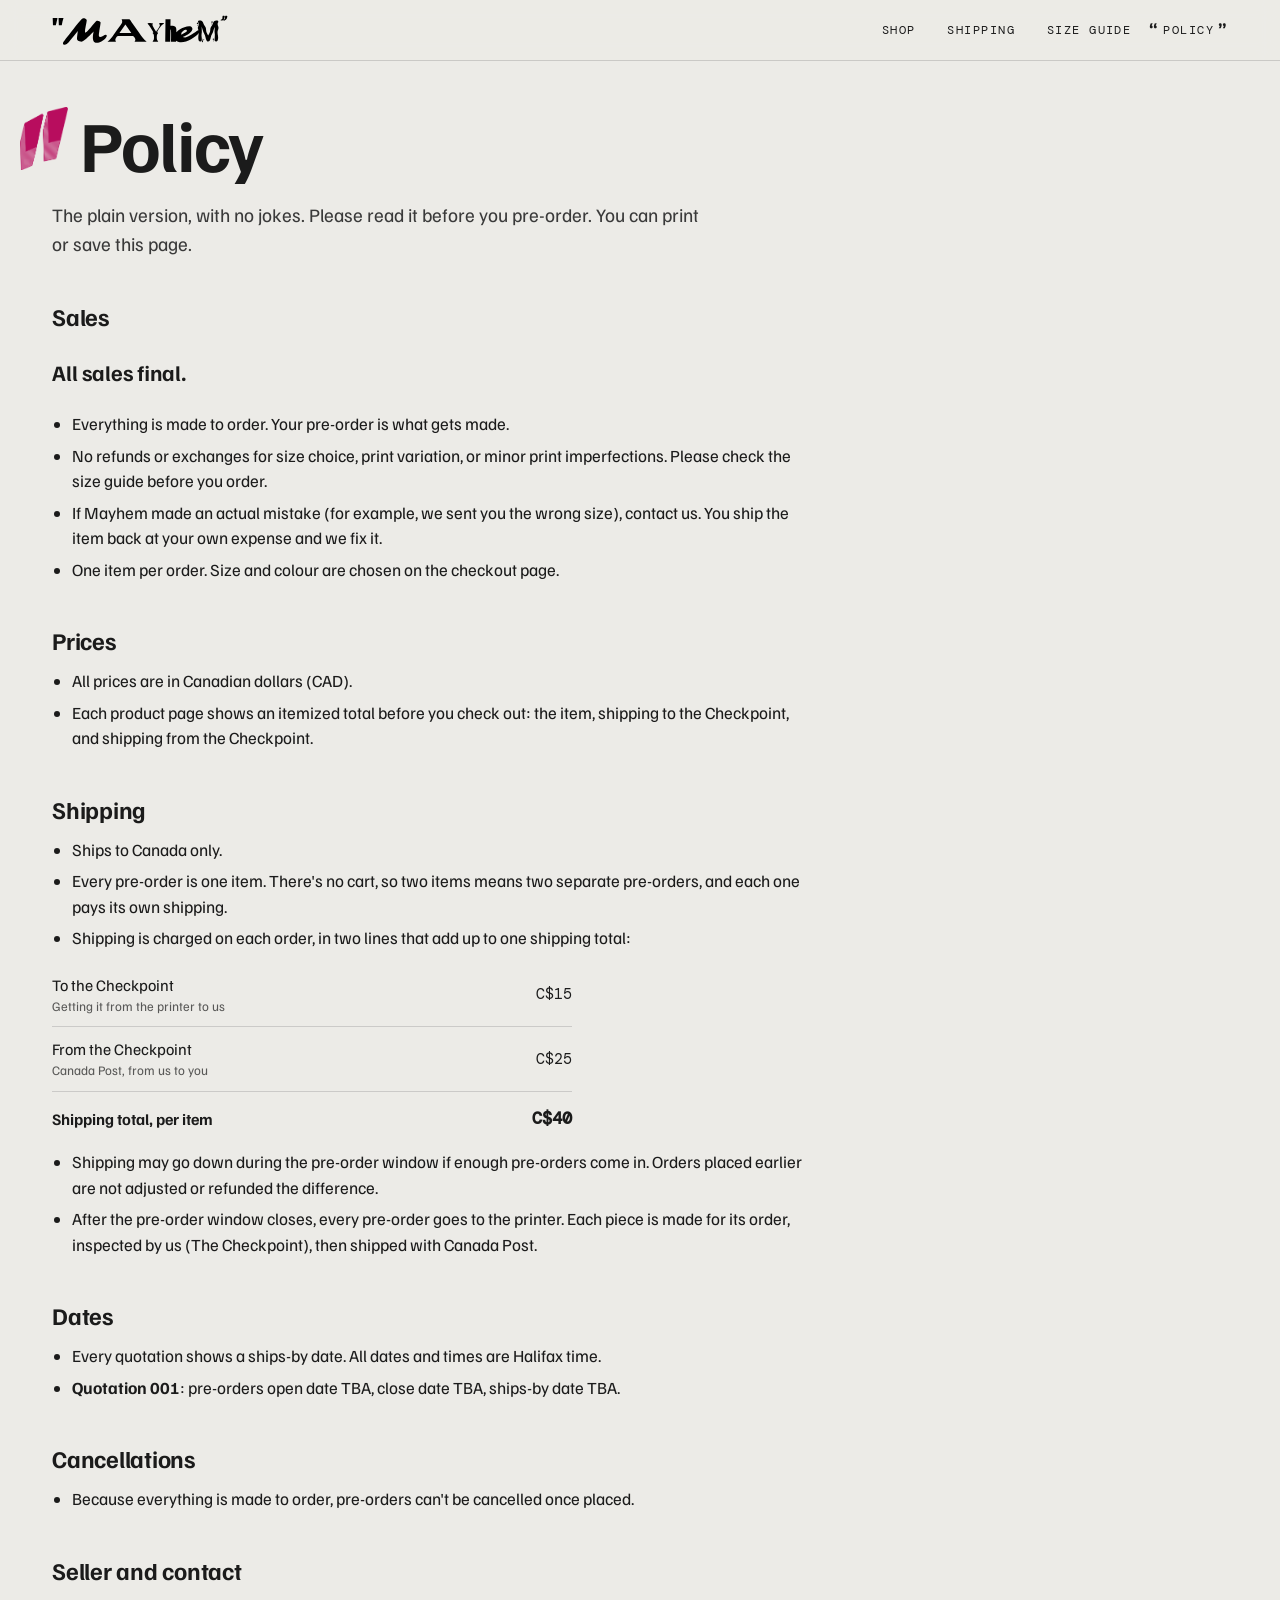
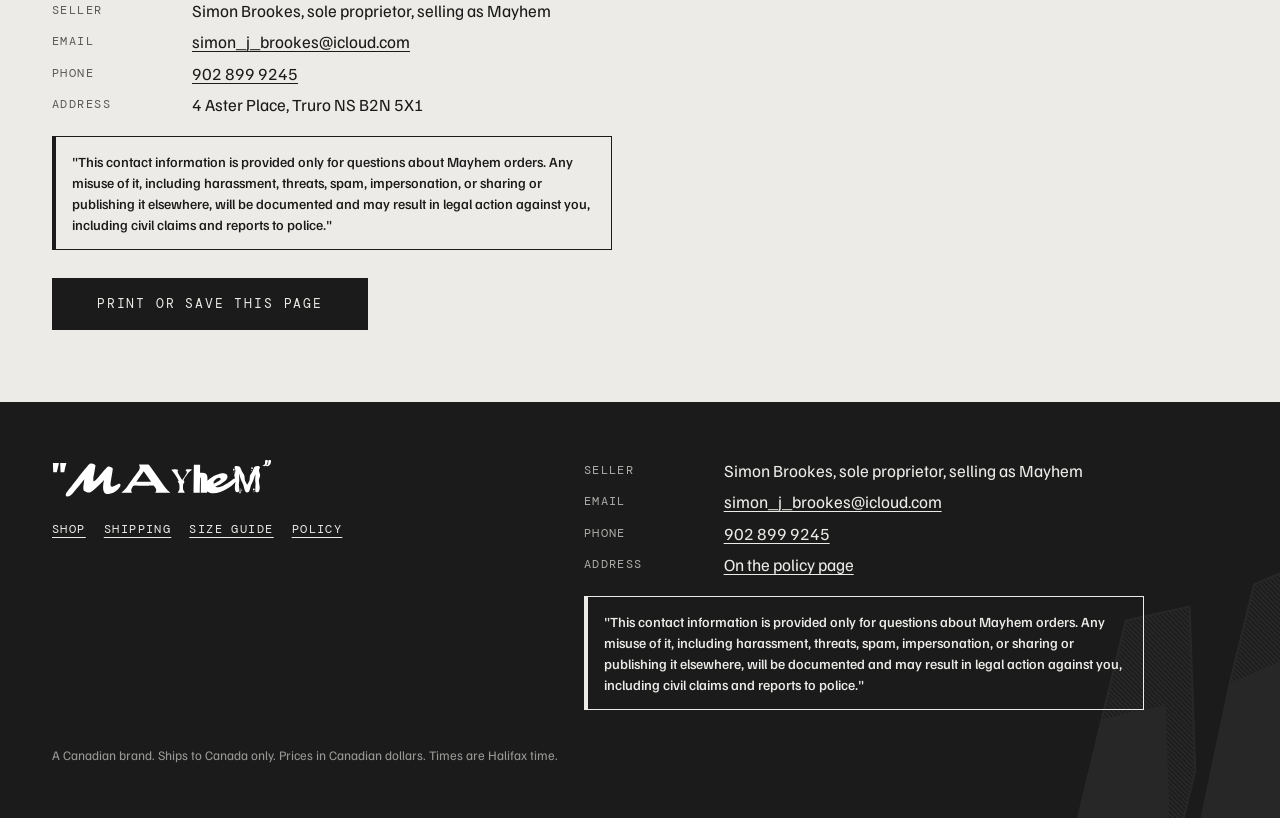
==== policy.html @ 1247b204 "Pink quote mark on The Checkpoint, and fix the made to order wording The batch lines read like they " ====
<!doctype html>
<html lang="en-CA">
<head>
  <meta charset="utf-8">
  <meta name="viewport" content="width=device-width, initial-scale=1, viewport-fit=cover">
  <title>Policy | Mayhem "Loves You"</title>
  <meta name="description" content="Mayhem sales, shipping and returns policy, and seller contact information.">
  <meta name="theme-color" content="#1b1b1b">
  <meta name="robots" content="noindex, noarchive">
  <link rel="icon" type="image/png" href="assets/logos/M-icon-flat-red.png">
  <link rel="preconnect" href="https://fonts.googleapis.com">
  <link rel="preconnect" href="https://fonts.gstatic.com" crossorigin>
  <link href="https://fonts.googleapis.com/css2?family=DM+Mono:wght@400;500&family=Familjen+Grotesk:wght@400;500;600;700&display=swap" rel="stylesheet">
  <link rel="stylesheet" href="css/style.css">
</head>
<body data-page="policy">
  <header id="site-header"></header>

  <main>
    <div class="wrap page-head">
      <h1><span class="heading__mark" aria-hidden="true"><span class="q q--open"></span></span><span>Policy</span></h1>
    </div>

    <div class="wrap">
      <div class="policy">
        <p class="lede" style="margin-top:16px">The plain version, with no jokes. Please read it before you pre-order. You can print or save this page.</p>

        <h2>Sales</h2>
        <p class="big">All sales final.</p>
        <ul>
          <li>Everything is made to order. Your pre-order is what gets made.</li>
          <li>No refunds or exchanges for size choice, print variation, or minor print imperfections. Please check the size guide before you order.</li>
          <li>If Mayhem made an actual mistake (for example, we sent you the wrong size), contact us. You ship the item back at your own expense and we fix it.</li>
          <li>One item per order. Size and colour are chosen on the checkout page.</li>
        </ul>

        <h2>Prices</h2>
        <ul>
          <li>All prices are in Canadian dollars (CAD).</li>
          <li>Each product page shows an itemized total before you check out: the item, shipping to the Checkpoint, and shipping from the Checkpoint.</li>
        </ul>

        <h2>Shipping</h2>
        <ul>
          <li>Ships to Canada only.</li>
          <li>Every pre-order is one item. There's no cart, so two items means two separate pre-orders, and each one pays its own shipping.</li>
          <li>Shipping is charged on each order, in two lines that add up to one shipping total:</li>
        </ul>
        <div id="policy-ship" class="ship-box" style="margin:12px 0 8px"></div>
        <ul>
          <li>Shipping may go down during the pre-order window if enough pre-orders come in. Orders placed earlier are not adjusted or refunded the difference.</li>
          <li>After the pre-order window closes, every pre-order goes to the printer. Each piece is made for its order, inspected by us (The Checkpoint), then shipped with Canada Post.</li>
        </ul>

        <h2>Dates</h2>
        <ul>
          <li>Every quotation shows a ships-by date. All dates and times are Halifax time.</li>
        </ul>
        <ul id="policy-drop" style="margin-top:6px"></ul>

        <h2>Cancellations</h2>
        <ul>
          <li>Because everything is made to order, pre-orders can't be cancelled once placed.</li>
        </ul>

        <h2 id="contact">Seller and contact</h2>
        <div id="policy-contact"></div>

        <button type="button" class="btn btn--dark print-btn"><span class="q q--open" aria-hidden="true"></span><span>Print or save this page</span><span class="q q--close" aria-hidden="true"></span></button>
      </div>
    </div>
  </main>

  <footer id="site-footer"></footer>

  <script src="data/shop.js"></script>
  <script src="js/site.js"></script>
</body>
</html>
---- css/style.css ----
/* Mayhem "Loves You" */

:root {
  --paper: #ecebe7;
  --paper-2: #e2e0da;
  --white: #ffffff;
  --ink: #1b1b1b;
  --ink-2: #3a3a3a;
  --muted: #6b6a66;
  --line: rgba(27, 27, 27, 0.16);
  --pink: #b80d5e;
  --green: #23483e;
  --blue: #222c49;
  --apricot: #e7dac6;

  --sans: "Familjen Grotesk", system-ui, -apple-system, "Segoe UI", sans-serif;
  --mono: "DM Mono", ui-monospace, "SFMono-Regular", Menlo, monospace;

  --gutter: 16px;
  --max: 1240px;
  --pop: cubic-bezier(0.34, 1.56, 0.64, 1);
  --slam: cubic-bezier(0.2, 1.4, 0.4, 1);
  --ease: cubic-bezier(0.22, 1, 0.36, 1);

  color-scheme: light;
}

@media (min-width: 720px) {
  :root { --gutter: 32px; }
}

*, *::before, *::after { box-sizing: border-box; }

html { -webkit-text-size-adjust: 100%; }

body {
  margin: 0;
  background: var(--paper);
  color: var(--ink);
  font-family: var(--sans);
  font-size: 17px;
  line-height: 1.5;
  overflow-x: hidden;
}

img { display: block; max-width: 100%; height: auto; }
a { color: inherit; }
button { font: inherit; }

.wrap { max-width: var(--max); margin: 0 auto; padding: 0 var(--gutter); }

.mono {
  font-family: var(--mono);
  font-size: 12px;
  letter-spacing: 0.14em;
  text-transform: uppercase;
}

.visually-hidden {
  position: absolute; width: 1px; height: 1px; overflow: hidden;
  clip: rect(0 0 0 0); white-space: nowrap;
}

/* ------------------------------------------------------------------
   THE QUOTE MARKS
   Cut straight from the Quoted print. Recoloured with a mask so the
   same artwork works black, white or pink.
   ------------------------------------------------------------------ */
.q {
  display: block;
  aspect-ratio: 938 / 1227;
  background-color: currentColor;
  -webkit-mask: url("../assets/quotes/quote-left.png") center / contain no-repeat;
          mask: url("../assets/quotes/quote-left.png") center / contain no-repeat;
  pointer-events: none;
}
.q--close {
  -webkit-mask-image: url("../assets/quotes/quote-right.png");
          mask-image: url("../assets/quotes/quote-right.png");
}

/* ------------------------------------------------------------------
   INTRO: the quotes slam shut, then fly open to reveal the page
   ------------------------------------------------------------------ */
.intro {
  position: fixed; inset: 0; z-index: 100;
  background: var(--ink);
  color: var(--paper);
  display: flex; align-items: center; justify-content: center;
  gap: 2vmin;
  animation: intro-out 0.5s var(--ease) 1.15s forwards;
}
.intro .q { width: min(30vmin, 220px); }
.intro .q--open { animation: intro-open 1.25s var(--slam) both; }
.intro .q--close { animation: intro-close 1.25s var(--slam) both; }

@keyframes intro-open {
  0%   { transform: translate(-80vw, -60vh) rotate(-40deg); }
  45%  { transform: translate(0, 0) rotate(0); }
  70%  { transform: translate(0, 0) rotate(0); }
  100% { transform: translate(-90vw, -70vh) rotate(-30deg); }
}
@keyframes intro-close {
  0%   { transform: translate(80vw, 60vh) rotate(40deg); }
  45%  { transform: translate(0, 0) rotate(0); }
  70%  { transform: translate(0, 0) rotate(0); }
  100% { transform: translate(90vw, 70vh) rotate(30deg); }
}
@keyframes intro-out { to { opacity: 0; visibility: hidden; } }

/* ------------------------------------------------------------------
   HEADER
   ------------------------------------------------------------------ */
.site-header {
  position: sticky; top: 0; z-index: 50;
  background: color-mix(in srgb, var(--paper) 92%, transparent);
  -webkit-backdrop-filter: blur(10px);
          backdrop-filter: blur(10px);
  border-bottom: 1px solid var(--line);
}
.site-header .wrap {
  display: flex; align-items: center; justify-content: space-between;
  gap: 16px; min-height: 60px;
}
.brand { display: block; flex: none; }
.brand img { height: 26px; width: auto; }
@media (min-width: 720px) { .brand img { height: 32px; } }

.nav { display: flex; gap: 4px; flex-wrap: wrap; justify-content: flex-end; }
.nav a {
  position: relative;
  text-decoration: none;
  padding: 8px 10px;
  font-family: var(--mono);
  font-size: 11px;
  letter-spacing: 0.12em;
  text-transform: uppercase;
}
@media (min-width: 720px) { .nav a { font-size: 12px; padding: 8px 14px; } }

/* hover and active state: the link gets quoted */
.nav a::before, .nav a::after {
  position: absolute; top: 50%;
  font-family: var(--sans); font-weight: 700; font-size: 18px;
  opacity: 0; transition: transform 0.35s var(--pop), opacity 0.2s;
}
.nav a::before { content: "\201C"; left: 0; transform: translate(6px, -50%); }
.nav a::after  { content: "\201D"; right: 0; transform: translate(-6px, -50%); }
.nav a:hover::before, .nav a:hover::after,
.nav a[aria-current="page"]::before, .nav a[aria-current="page"]::after {
  opacity: 1; transform: translate(0, -55%);
}
.nav a:focus-visible { outline: 2px solid var(--ink); outline-offset: 2px; }

/* ------------------------------------------------------------------
   HERO
   ------------------------------------------------------------------ */
.hero {
  position: relative;
  overflow: hidden;
  background: var(--ink);
  color: var(--paper);
  min-height: min(92svh, 860px);
  display: flex; align-items: center;
  --s: 0;
}
.hero__q {
  position: absolute;
  color: var(--paper);
  will-change: transform;
}
.hero__q--open {
  width: clamp(200px, 58vw, 520px);
  left: -8vw; top: -6vw;
  transform: translate(calc(var(--s) * -18vw), calc(var(--s) * -10vh)) rotate(calc(var(--s) * -12deg));
}
.hero__q--close {
  width: clamp(200px, 58vw, 520px);
  right: -8vw; bottom: -10vw;
  transform: translate(calc(var(--s) * 18vw), calc(var(--s) * 10vh)) rotate(calc(var(--s) * 12deg));
}
.hero__q .q { width: 100%; }
.hero__q--open .q  { animation: slam-open 1s var(--slam) both, drift 7s ease-in-out 1.2s infinite alternate; }
.hero__q--close .q { animation: slam-close 1s var(--slam) both, drift 7s ease-in-out 1.2s infinite alternate-reverse; }
.has-intro .hero__q--open .q,
.has-intro .hero__q--close .q { animation-delay: 1.1s, 2.3s; }

@keyframes slam-open {
  from { transform: translate(-50%, -40%) rotate(-25deg); opacity: 0; }
  to   { transform: none; opacity: 1; }
}
@keyframes slam-close {
  from { transform: translate(50%, 40%) rotate(25deg); opacity: 0; }
  to   { transform: none; opacity: 1; }
}
@keyframes drift {
  from { transform: translate(0, 0) rotate(0); }
  to   { transform: translate(1.2vw, 1.6vw) rotate(2.5deg); }
}

.hero__inner {
  position: relative; z-index: 2;
  width: 100%;
  text-align: center;
  padding: 72px 0 80px;
}
.hero__logo { width: min(78vw, 560px); margin: 0 auto; }
.hero__tag { width: min(40vw, 230px); margin: 14px auto 0; }
.hero__logo, .hero__tag { position: relative; filter: drop-shadow(0 0 18px rgba(27, 27, 27, 0.85)); }
.hero__drop { margin-top: 44px; }
.hero__drop .mono { color: var(--apricot); }
.hero__dropname {
  font-size: clamp(34px, 8vw, 64px);
  font-weight: 700; line-height: 1; letter-spacing: -0.02em;
  margin: 10px 0 0;
}

/* countdown */
.countdown { margin-top: 26px; }
.countdown__label { color: var(--apricot); }
.countdown__grid {
  display: inline-grid; grid-auto-flow: column; gap: 6px;
  margin-top: 12px;
}
.countdown__cell {
  min-width: 64px;
  padding: 10px 6px 8px;
  border: 1px solid rgba(236, 235, 231, 0.28);
  background: rgba(236, 235, 231, 0.04);
}
@media (min-width: 720px) { .countdown__cell { min-width: 92px; padding: 14px 10px 10px; } }
.countdown__num {
  display: block;
  font-family: var(--mono);
  font-size: clamp(26px, 7vw, 44px);
  line-height: 1;
  font-variant-numeric: tabular-nums;
}
.countdown__num.tick { animation: tick 0.4s var(--pop); }
@keyframes tick { from { transform: translateY(-6px); opacity: 0.4; } to { transform: none; opacity: 1; } }
.countdown__unit { display: block; margin-top: 6px; font-family: var(--mono); font-size: 10px; letter-spacing: 0.16em; text-transform: uppercase; opacity: 0.7; }
.countdown__tba { font-family: var(--mono); font-size: 18px; letter-spacing: 0.08em; margin-top: 10px; }
.hero__ships { margin-top: 22px; color: rgba(236, 235, 231, 0.75); }

.hero__cta {
  display: inline-block; margin-top: 30px;
  color: var(--paper);
}

/* ------------------------------------------------------------------
   TICKER
   ------------------------------------------------------------------ */
.ticker {
  overflow: hidden;
  background: var(--pink);
  color: var(--white);
  border-block: 1px solid var(--ink);
}
.ticker__track {
  display: flex; width: max-content;
  animation: ticker 28s linear infinite;
}
.ticker__item {
  display: flex; align-items: center; gap: 18px;
  padding: 12px 18px;
  font-family: var(--mono); font-size: 12px; letter-spacing: 0.16em; text-transform: uppercase;
  white-space: nowrap;
}
.ticker__item .q { width: 14px; color: var(--white); }
@keyframes ticker { to { transform: translateX(-50%); } }

/* ------------------------------------------------------------------
   SECTIONS AND HEADINGS
   ------------------------------------------------------------------ */
.section { padding: 64px 0; }
@media (min-width: 720px) { .section { padding: 96px 0; } }
.section--ink { background: var(--ink); color: var(--paper); }
.section--white { background: var(--white); }

.heading {
  display: flex; align-items: flex-start; gap: 12px;
  margin: 0 0 28px;
  font-size: clamp(32px, 7vw, 56px);
  line-height: 1; letter-spacing: -0.02em; font-weight: 700;
}
.heading__mark { flex: none; display: flex; gap: 0; width: clamp(26px, 5vw, 40px); margin-top: -2px; }
.heading__mark .q { width: 100%; color: var(--pink); }
.section--ink .heading__mark .q { color: var(--pink); }
.heading__mark .q {
  transform: translateY(-40%) rotate(-30deg) scale(0.4);
  opacity: 0;
  transition: transform 0.7s var(--pop), opacity 0.3s;
}
.in .heading__mark .q, .heading.in .heading__mark .q { transform: none; opacity: 1; }

.lede { font-size: 19px; max-width: 60ch; margin: 0 0 32px; color: var(--ink-2); }
.section--ink .lede { color: rgba(236, 235, 231, 0.82); }

/* fade up on scroll */
.reveal { opacity: 0; transform: translateY(18px); transition: opacity 0.6s var(--ease), transform 0.6s var(--ease); }
.reveal.in { opacity: 1; transform: none; }

/* ------------------------------------------------------------------
   PRODUCT TILES
   ------------------------------------------------------------------ */
.grid {
  display: grid; gap: 20px;
  grid-template-columns: 1fr;
}
@media (min-width: 640px) { .grid { grid-template-columns: repeat(2, 1fr); } }
@media (min-width: 1040px) { .grid { grid-template-columns: repeat(3, 1fr); gap: 28px; } }

.tile {
  position: relative;
  display: flex; flex-direction: column;
  background: var(--white);
  border: 1px solid var(--line);
}
.tile__media {
  position: relative; display: block;
  aspect-ratio: 1 / 1;
  overflow: hidden;
  background: var(--white);
}
.tile__media img {
  width: 100%; height: 100%; object-fit: cover;
  transition: transform 0.6s var(--ease), opacity 0.5s;
}
.tile__media img + img { position: absolute; inset: 0; opacity: 0; }
.tile:hover .tile__media img:first-child { transform: scale(1.03); }

/* corner quotes clamp onto the tile */
.tile__corner { position: absolute; width: 56px; color: var(--ink); z-index: 2; transition: transform 0.45s var(--pop), opacity 0.25s; opacity: 0; }
.tile__corner--tl { top: 10px; left: 10px; transform: translate(-30px, -30px) rotate(-20deg); }
.tile__corner--br { bottom: 10px; right: 10px; transform: translate(30px, 30px) rotate(20deg); }
.tile:hover .tile__corner, .tile:focus-within .tile__corner { opacity: 1; transform: none; }
@media (hover: none) {
  .tile.in .tile__corner { opacity: 1; transform: none; transition-delay: 0.25s; }
}

.tile__body {
  display: flex; flex-direction: column; gap: 10px;
  padding: 18px;
  background: var(--ink); color: var(--paper);
  flex: 1;
}
.tile__name { margin: 0; font-size: 24px; line-height: 1.1; font-weight: 700; letter-spacing: -0.01em; }
.tile__name a { text-decoration: none; }
.tile__name a:hover { text-decoration: underline; text-underline-offset: 4px; }
.tile__row { display: flex; justify-content: space-between; align-items: baseline; gap: 12px; flex-wrap: wrap; }
.tile__price { font-size: 20px; font-weight: 600; }
.tile__avail { color: var(--apricot); }

.chips { display: flex; flex-direction: column; gap: 6px; margin: 2px 0 4px; padding: 0; list-style: none; }
.chips li { display: flex; align-items: center; gap: 10px; font-size: 15px; line-height: 1.25; }
.chip {
  flex: none; width: 14px; height: 14px; border-radius: 50%;
  box-shadow: 0 0 0 1px rgba(236, 235, 231, 0.55);
}
.tile__foot { margin-top: auto; display: flex; flex-direction: column; gap: 10px; padding-top: 6px; }

/* ------------------------------------------------------------------
   BUTTONS
   The label gets wrapped in quote marks on hover.
   ------------------------------------------------------------------ */
.btn {
  position: relative;
  display: inline-flex; align-items: center; justify-content: center; gap: 10px;
  min-height: 52px; padding: 0 22px;
  background: var(--paper); color: var(--ink);
  border: 1px solid var(--paper);
  font-family: var(--mono); font-size: 13px; letter-spacing: 0.14em; text-transform: uppercase;
  text-decoration: none;
  cursor: pointer;
  transition: background 0.2s, color 0.2s;
}
.btn .q { width: 12px; opacity: 0; transition: transform 0.35s var(--pop), opacity 0.2s; }
.btn .q--open { transform: translateX(10px) rotate(-20deg); }
.btn .q--close { transform: translateX(-10px) rotate(20deg); }
.btn:hover .q, .btn:focus-visible .q { opacity: 1; transform: none; }
.btn:focus-visible { outline: 2px solid var(--pink); outline-offset: 3px; }
.btn--dark { background: var(--ink); color: var(--paper); border-color: var(--ink); }
.btn--pink { background: var(--pink); color: var(--white); border-color: var(--pink); }
.btn--ghost { background: transparent; color: inherit; border-color: currentColor; }
.btn[aria-disabled="true"] {
  cursor: not-allowed;
  background: transparent; color: inherit; opacity: 0.55;
  border-style: dashed; border-color: currentColor;
}
.btn[aria-disabled="true"] .q { display: none; }
.btn--block { width: 100%; }

.fine { font-size: 13px; color: inherit; opacity: 0.72; }
.fine a { text-underline-offset: 3px; }

/* ------------------------------------------------------------------
   EMPTY AND PLACEHOLDER STATES
   ------------------------------------------------------------------ */
.placeholder {
  position: absolute; inset: 0;
  display: flex; align-items: center; justify-content: center; gap: 8%;
  background: var(--paper-2); color: var(--ink);
}
.placeholder .q { width: 22%; opacity: 0.18; animation: bob 2.4s ease-in-out infinite alternate; }
.placeholder .q--close { animation-delay: 0.4s; }
@keyframes bob { to { transform: translateY(-8%) rotate(-4deg); } }

.empty {
  display: flex; align-items: center; justify-content: center; gap: 18px;
  padding: 56px 16px;
  text-align: center;
  border: 1px dashed var(--line);
}
.empty .q { width: 54px; }
.empty .q--open { animation: bob 2.4s ease-in-out infinite alternate; }
.empty .q--close { animation: bob 2.4s ease-in-out 0.4s infinite alternate; }
.empty p { margin: 0; font-size: 22px; font-weight: 600; }

/* ------------------------------------------------------------------
   THE CHECKPOINT
   ------------------------------------------------------------------ */
.checkpoint { position: relative; overflow: hidden; }
.checkpoint__q {
  position: absolute; right: -60px; top: 40px;
  width: clamp(200px, 34vw, 420px);
  color: rgba(236, 235, 231, 0.07);
}
.checkpoint__q .q { width: 100%; transform: rotate(calc(var(--s, 0) * 30deg)); }
.steps {
  position: relative;
  display: grid; gap: 12px; margin: 0 0 36px; padding: 0; list-style: none;
  counter-reset: step;
}
@media (min-width: 820px) { .steps { grid-template-columns: repeat(4, 1fr); } }
.steps li {
  counter-increment: step;
  padding: 18px;
  border: 1px solid rgba(236, 235, 231, 0.22);
}
.steps li::before {
  content: counter(step, decimal-leading-zero);
  display: block; margin-bottom: 10px;
  font-family: var(--mono); font-size: 12px; letter-spacing: 0.14em; color: var(--apricot);
}
.steps strong { display: block; font-size: 20px; line-height: 1.15; margin-bottom: 6px; }
.steps span { font-size: 15px; color: rgba(236, 235, 231, 0.78); }
.steps li.is-checkpoint { background: var(--paper); color: var(--ink); border-color: var(--paper); }
.steps li.is-checkpoint span { color: var(--ink-2); }
.steps li.is-checkpoint::before { color: var(--pink); }

/* price breakdown */
.lines { width: 100%; border-collapse: collapse; font-size: 16px; }
.lines td { padding: 10px 0; border-bottom: 1px solid currentColor; border-color: rgba(127, 127, 127, 0.3); }
.lines td:last-child { text-align: right; font-family: var(--mono); font-size: 15px; white-space: nowrap; }
.lines tr.total td { font-weight: 700; border-bottom: 0; padding-top: 14px; }
.lines tr.total td:last-child { font-size: 17px; }
.lines .sub { display: block; font-size: 13px; opacity: 0.7; }
.ship-box { max-width: 520px; }

/* ------------------------------------------------------------------
   PRODUCT PAGE
   ------------------------------------------------------------------ */
.product { padding: 28px 0 72px; }
.product__layout { display: grid; gap: 28px; grid-template-columns: minmax(0, 1fr); }
.product__layout > * { min-width: 0; }
.product__title { overflow-wrap: anywhere; }
@media (min-width: 960px) {
  .product__layout { grid-template-columns: minmax(0, 1.15fr) minmax(0, 1fr); gap: 56px; align-items: start; }
  .product__info { position: sticky; top: 84px; }
}
.crumbs { margin: 0 0 18px; }
.crumbs a { text-decoration: none; }
.crumbs a:hover { text-decoration: underline; }

.gallery { display: flex; gap: 10px; overflow-x: auto; scroll-snap-type: x mandatory; scrollbar-width: none; margin: 0 calc(var(--gutter) * -1); padding: 0 var(--gutter); }
.gallery::-webkit-scrollbar { display: none; }
.gallery figure { margin: 0; flex: 0 0 88%; scroll-snap-align: center; position: relative; background: var(--white); border: 1px solid var(--line); aspect-ratio: 1 / 1; }
.gallery figure img { width: 100%; height: 100%; object-fit: cover; }
.gallery figcaption { position: absolute; left: 10px; bottom: 10px; background: var(--paper); padding: 4px 8px; font-family: var(--mono); font-size: 11px; letter-spacing: 0.1em; text-transform: uppercase; }
@media (min-width: 960px) {
  .gallery { flex-direction: column; overflow: visible; margin: 0; padding: 0; }
  .gallery figure { flex: none; }
}

.product__title { margin: 6px 0 6px; font-size: clamp(36px, 8vw, 60px); line-height: 0.98; letter-spacing: -0.025em; font-weight: 700; }
.product__price { font-size: 26px; font-weight: 600; margin: 8px 0 0; }
.product__avail { margin-top: 4px; color: var(--pink); }

.buybox { margin-top: 24px; padding: 20px; background: var(--ink); color: var(--paper); }
.buybox .lines { margin-bottom: 18px; }
.buybox .fine { margin: 12px 0 0; }
.buybox__note { margin: 0 0 16px; font-size: 15px; color: rgba(236, 235, 231, 0.82); }

.colours { list-style: none; margin: 20px 0 0; padding: 0; display: grid; gap: 8px; }
.colours li { display: flex; align-items: center; gap: 12px; padding: 10px 12px; background: var(--white); border: 1px solid var(--line); }
.colours .chip { width: 22px; height: 22px; box-shadow: 0 0 0 1px var(--line); }
.colours .num { margin-left: auto; color: var(--muted); }

.specs { width: 100%; border-collapse: collapse; margin-top: 8px; }
.specs th, .specs td { text-align: left; vertical-align: top; padding: 10px 0; border-bottom: 1px solid var(--line); }
.specs th { width: 38%; padding-right: 12px; font-family: var(--mono); font-weight: 400; font-size: 12px; letter-spacing: 0.12em; text-transform: uppercase; color: var(--muted); }
.block { margin-top: 36px; }
.block h2 { font-size: 22px; margin: 0 0 8px; letter-spacing: -0.01em; }

/* ------------------------------------------------------------------
   SIZE CHARTS
   ------------------------------------------------------------------ */
.unit-toggle { display: inline-flex; border: 1px solid var(--ink); margin: 0 0 14px; }
.unit-toggle button {
  border: 0; background: transparent; color: var(--ink);
  padding: 8px 14px; cursor: pointer;
  font-family: var(--mono); font-size: 12px; letter-spacing: 0.12em; text-transform: uppercase;
}
.unit-toggle button[aria-pressed="true"] { background: var(--ink); color: var(--paper); }

.chart-wrap { overflow-x: auto; }
.chart { width: 100%; min-width: 420px; border-collapse: collapse; font-variant-numeric: tabular-nums; }
.chart th, .chart td { padding: 10px 8px; text-align: left; border-bottom: 1px solid var(--line); }
.chart thead th { font-family: var(--mono); font-weight: 400; font-size: 11px; letter-spacing: 0.12em; text-transform: uppercase; color: var(--muted); }
.chart tbody th { font-weight: 700; }
.chart td { font-family: var(--mono); font-size: 15px; }

.measure { list-style: none; padding: 0; margin: 16px 0 0; display: grid; gap: 8px; font-size: 15px; }
@media (min-width: 720px) { .measure { grid-template-columns: 1fr 1fr; } }
.measure b { font-weight: 700; }
.measure .n { display: inline-flex; width: 22px; height: 22px; border-radius: 50%; background: var(--ink); color: var(--paper); align-items: center; justify-content: center; font-family: var(--mono); font-size: 11px; margin-right: 8px; }
.vary { margin-top: 12px; font-size: 14px; color: var(--muted); }

.guide { padding: 28px 0; border-top: 1px solid var(--line); }
.guide:first-of-type { border-top: 0; }
.guide h2 { font-size: clamp(26px, 5vw, 36px); margin: 0 0 4px; letter-spacing: -0.015em; }
.guide details { margin-top: 16px; }
.guide summary { cursor: pointer; font-family: var(--mono); font-size: 12px; letter-spacing: 0.12em; text-transform: uppercase; }
.guide details img { margin-top: 12px; max-width: 520px; width: 100%; border: 1px solid var(--line); }

/* ------------------------------------------------------------------
   POLICY
   ------------------------------------------------------------------ */
.page-head { padding: 48px 0 8px; }
.page-head h1 { display: flex; gap: 12px; align-items: flex-start; margin: 0; font-size: clamp(40px, 9vw, 72px); line-height: 0.95; letter-spacing: -0.025em; }
.page-head .heading__mark { width: clamp(30px, 6vw, 48px); }
.page-head .heading__mark .q { opacity: 1; transform: none; animation: slam-open 0.8s var(--slam) both; }

.policy { max-width: 760px; padding-bottom: 72px; }
.policy h2 { font-size: 24px; margin: 40px 0 10px; letter-spacing: -0.01em; }
.policy ul { padding-left: 20px; margin: 0; }
.policy li { margin: 6px 0; }
.policy .big { font-size: 22px; font-weight: 700; }
.todo { display: inline-block; padding: 2px 8px; background: #fff3b0; border: 1px dashed #8a6d00; color: #5a4700; font-family: var(--mono); font-size: 13px; }

.contact { margin: 0; display: grid; gap: 6px; }
.contact div { display: flex; gap: 12px; flex-wrap: wrap; }
.contact dt { width: 128px; flex: none; font-family: var(--mono); font-size: 12px; letter-spacing: 0.12em; text-transform: uppercase; opacity: 0.7; padding-top: 3px; }
.contact dd { margin: 0; overflow-wrap: anywhere; }
@media (max-width: 560px) {
  .contact div { flex-direction: column; gap: 0; }
  .contact dt { width: auto; }
}
.contact a { text-underline-offset: 3px; }

/* the serious notice: deliberately plain, no jokes, no quote art */
.notice {
  margin: 18px 0 0;
  padding: 14px 16px;
  border: 1px solid currentColor;
  border-left-width: 4px;
  font-family: var(--sans);
  font-size: 14px;
  line-height: 1.5;
  font-weight: 500;
  max-width: 70ch;
}

.print-btn { margin-top: 28px; }

/* ------------------------------------------------------------------
   FOOTER
   ------------------------------------------------------------------ */
.site-footer { background: var(--ink); color: var(--paper); padding: 56px 0 40px; position: relative; overflow: hidden; }
.site-footer__grid { display: grid; gap: 36px; position: relative; z-index: 1; }
@media (min-width: 820px) { .site-footer__grid { grid-template-columns: 1fr 1.3fr; } }
.site-footer .notice { border-color: var(--paper); }
.site-footer__brand img { width: 220px; }
.site-footer__brand .tag { width: 150px; margin-top: 12px; opacity: 0.85; }
.site-footer__links { display: flex; gap: 18px; flex-wrap: wrap; margin-top: 22px; }
.site-footer__links a { font-family: var(--mono); font-size: 12px; letter-spacing: 0.12em; text-transform: uppercase; text-underline-offset: 4px; }
.site-footer__legal { margin-top: 36px; font-size: 13px; opacity: 0.6; position: relative; z-index: 1; }
.site-footer__q { position: absolute; width: 260px; right: -40px; bottom: -80px; color: rgba(236, 235, 231, 0.06); }
.site-footer__q .q { width: 100%; }

/* ------------------------------------------------------------------
   MOTION AND PRINT
   ------------------------------------------------------------------ */
@media (prefers-reduced-motion: reduce) {
  *, *::before, *::after { animation: none !important; transition: none !important; }
  .reveal { opacity: 1; transform: none; }
  .heading__mark .q { opacity: 1; transform: none; }
  .intro { display: none; }
  .hero { --s: 0 !important; }
}

@media print {
  .site-header, .intro, .ticker, .hero__q, .site-footer__q, .print-btn, .checkpoint__q { display: none !important; }
  body, .site-footer, .section--ink { background: #fff !important; color: #000 !important; }
  .reveal { opacity: 1; transform: none; }
  .heading__mark .q { opacity: 1; transform: none; }
}
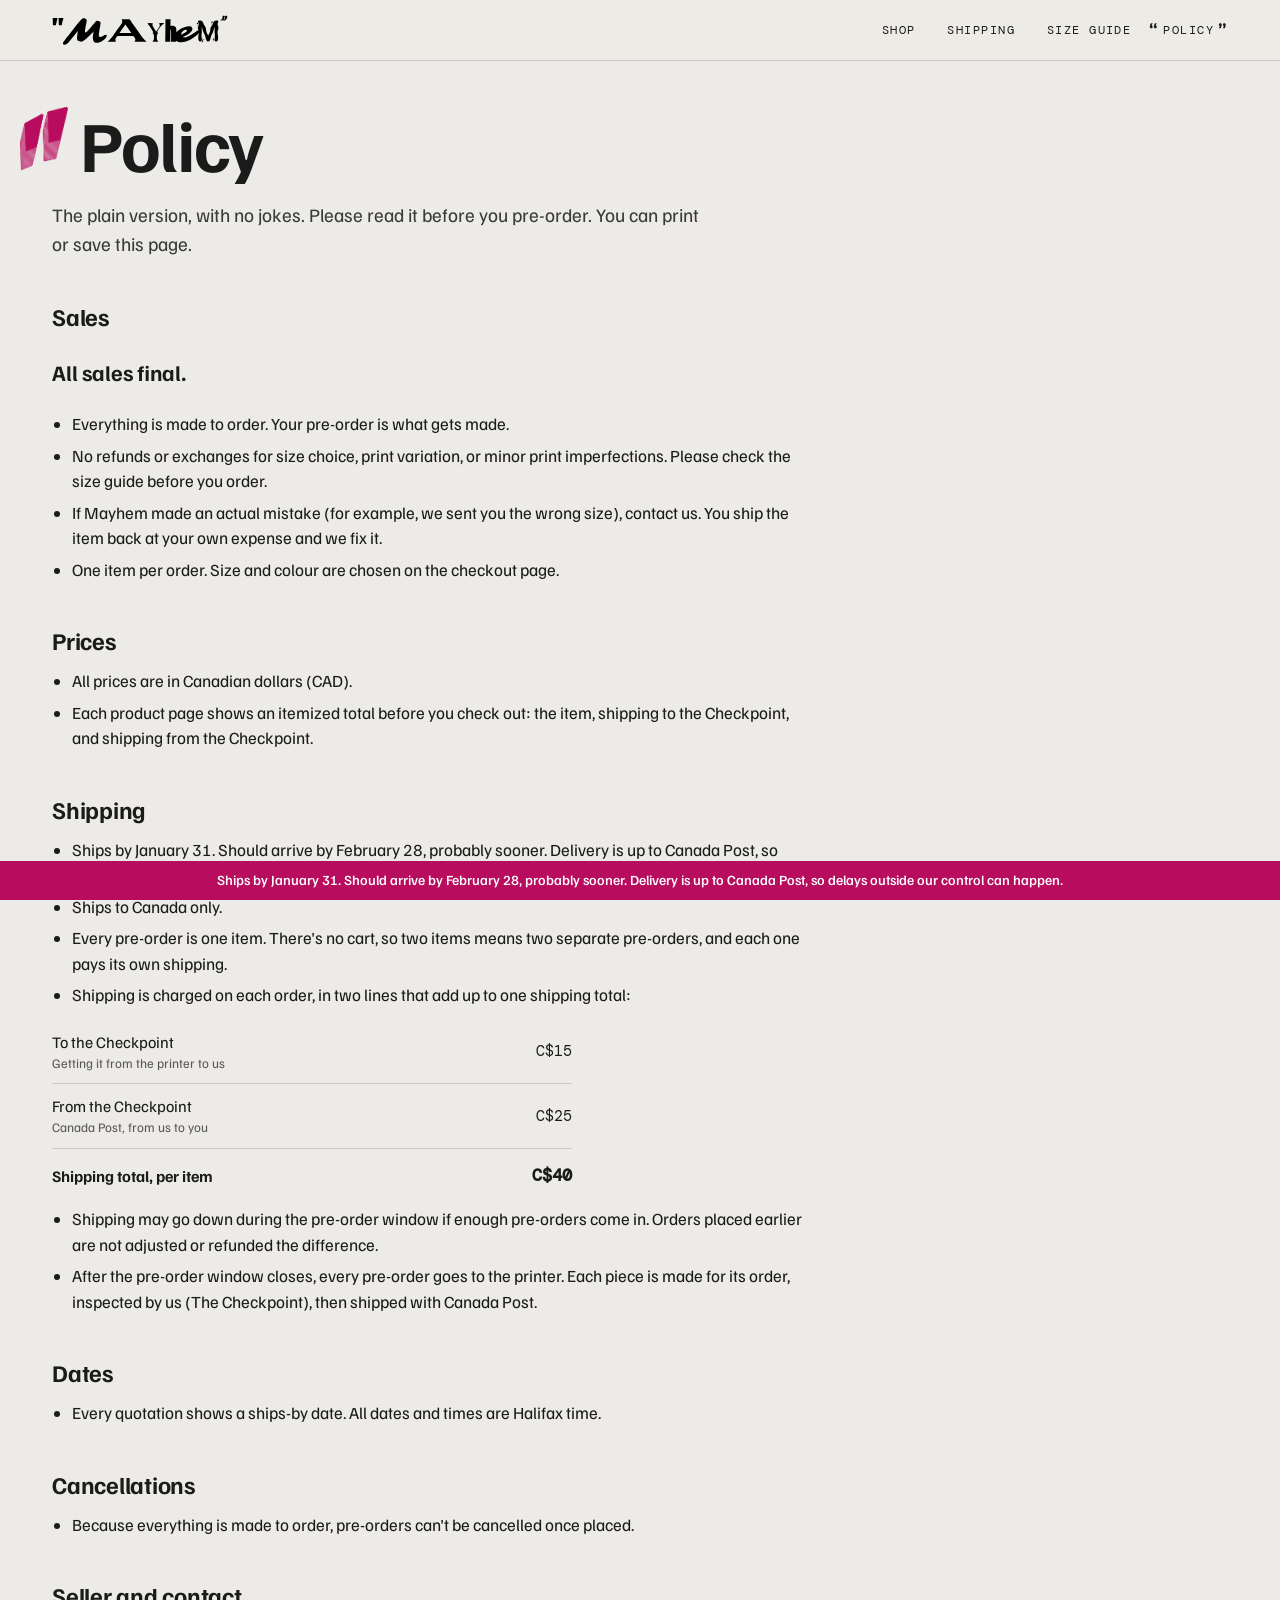
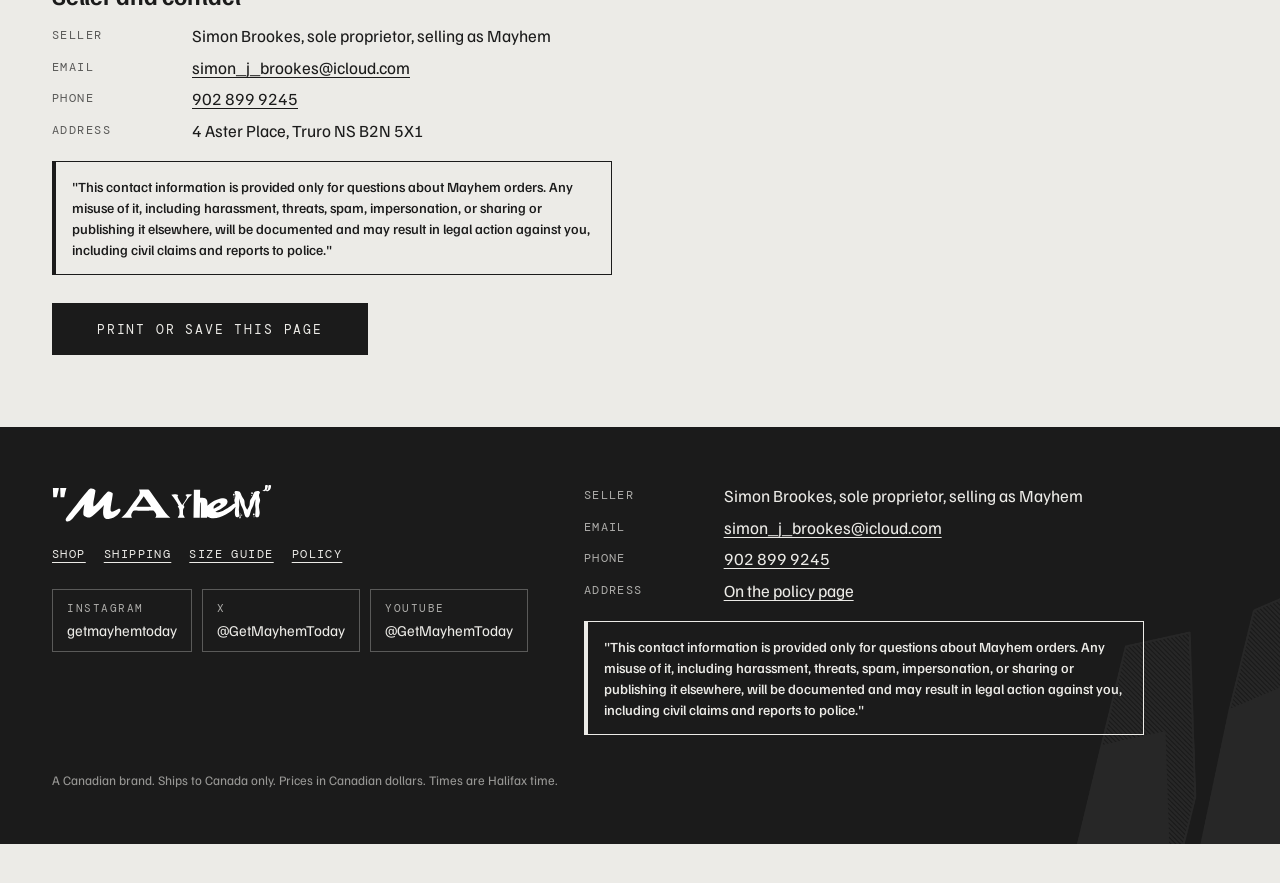
==== commit 4080ef97: "Pre-orders open: delivery bar, Link coming soon buttons, countdown off Delivery text lives in data/s" ====
--- a/policy.html
+++ b/policy.html
@@ -7,7 +7,9 @@
   <meta name="description" content="Mayhem sales, shipping and returns policy, and seller contact information.">
   <meta name="theme-color" content="#1b1b1b">
   <meta name="robots" content="noindex, noarchive">
-  <link rel="icon" type="image/png" href="assets/logos/M-icon-flat-red.png">
+  <link rel="icon" type="image/png" sizes="32x32" href="assets/logos/favicon-32.png">
+  <link rel="icon" type="image/png" sizes="512x512" href="assets/logos/favicon-512.png">
+  <link rel="apple-touch-icon" href="assets/logos/apple-touch-icon.png">
   <link rel="preconnect" href="https://fonts.googleapis.com">
   <link rel="preconnect" href="https://fonts.gstatic.com" crossorigin>
   <link href="https://fonts.googleapis.com/css2?family=DM+Mono:wght@400;500&family=Familjen+Grotesk:wght@400;500;600;700&display=swap" rel="stylesheet">
@@ -42,6 +44,7 @@
 
         <h2>Shipping</h2>
         <ul>
+          <li id="policy-delivery"></li>
           <li>Ships to Canada only.</li>
           <li>Every pre-order is one item. There's no cart, so two items means two separate pre-orders, and each one pays its own shipping.</li>
           <li>Shipping is charged on each order, in two lines that add up to one shipping total:</li>
@@ -56,7 +59,6 @@
         <ul>
           <li>Every quotation shows a ships-by date. All dates and times are Halifax time.</li>
         </ul>
-        <ul id="policy-drop" style="margin-top:6px"></ul>
 
         <h2>Cancellations</h2>
         <ul>
--- a/css/style.css
+++ b/css/style.css
@@ -316,18 +316,65 @@
   background: var(--white);
   border: 1px solid var(--line);
 }
-.tile__media {
+.tile__media { overflow: hidden; }
+
+/* ------------------------------------------------------------------
+   IMAGE VIEWER: one image, flips to the back, colour buttons switch it
+   ------------------------------------------------------------------ */
+.viewer {
   position: relative; display: block;
   aspect-ratio: 1 / 1;
-  overflow: hidden;
   background: var(--white);
-}
-.tile__media img {
+  perspective: 1600px;
+  overflow: hidden; /* white frame: the flipping image never pokes out past it */
+}
+.viewer__link { display: block; width: 100%; height: 100%; }
+.viewer__card {
+  position: relative; width: 100%; height: 100%;
+  transform-style: preserve-3d;
+  transition: transform 0.75s var(--slam), opacity 0.25s;
+}
+.viewer.is-back .viewer__card { transform: rotateY(180deg); }
+.viewer.is-swapping .viewer__card { opacity: 0.35; }
+.viewer__face {
+  position: absolute; inset: 0;
   width: 100%; height: 100%; object-fit: cover;
-  transition: transform 0.6s var(--ease), opacity 0.5s;
-}
-.tile__media img + img { position: absolute; inset: 0; opacity: 0; }
-.tile:hover .tile__media img:first-child { transform: scale(1.03); }
+  background: var(--white);
+  -webkit-backface-visibility: hidden;
+          backface-visibility: hidden;
+}
+.viewer__face--back { transform: rotateY(180deg); }
+
+.viewer__flip {
+  position: absolute; left: 12px; bottom: 12px; z-index: 3;
+  display: inline-flex; align-items: center; gap: 8px;
+  min-height: 44px; padding: 0 14px 0 12px;
+  border: 1px solid var(--ink); border-radius: 999px;
+  background: var(--ink); color: var(--paper);
+  font-family: var(--mono); font-size: 12px; letter-spacing: 0.14em; text-transform: uppercase;
+  cursor: pointer;
+  transition: background 0.2s, color 0.2s;
+}
+.viewer__flip svg { transition: transform 0.6s var(--slam); }
+.viewer__flip:hover { background: var(--pink); border-color: var(--pink); }
+.viewer.is-back .viewer__flip svg { transform: rotate(180deg); }
+.viewer__flip:focus-visible { outline: 2px solid var(--pink); outline-offset: 3px; }
+.viewer__flip[hidden] { display: none; }
+
+/* colour buttons */
+.swatches { display: flex; flex-direction: column; gap: 2px; margin: 2px 0 4px; }
+.swatch {
+  display: flex; align-items: center; gap: 10px;
+  width: 100%; min-height: 32px; padding: 4px 6px; margin: 0 -6px;
+  border: 0; background: transparent; color: inherit;
+  font-size: 15px; line-height: 1.25; text-align: left;
+  cursor: pointer;
+}
+.swatch__name { text-underline-offset: 4px; }
+.swatch:hover .swatch__name { text-decoration: underline; }
+.swatch[aria-pressed="true"] .swatch__name { text-decoration: underline; text-decoration-thickness: 2px; }
+.swatch[aria-pressed="true"] .chip { box-shadow: 0 0 0 2px var(--ink), 0 0 0 4px currentColor; }
+.swatch:focus-visible { outline: 2px solid var(--pink); outline-offset: 2px; }
 
 /* corner quotes clamp onto the tile */
 .tile__corner { position: absolute; width: 56px; color: var(--ink); z-index: 2; transition: transform 0.45s var(--pop), opacity 0.25s; opacity: 0; }
@@ -472,15 +519,8 @@
 .crumbs a { text-decoration: none; }
 .crumbs a:hover { text-decoration: underline; }
 
-.gallery { display: flex; gap: 10px; overflow-x: auto; scroll-snap-type: x mandatory; scrollbar-width: none; margin: 0 calc(var(--gutter) * -1); padding: 0 var(--gutter); }
-.gallery::-webkit-scrollbar { display: none; }
-.gallery figure { margin: 0; flex: 0 0 88%; scroll-snap-align: center; position: relative; background: var(--white); border: 1px solid var(--line); aspect-ratio: 1 / 1; }
-.gallery figure img { width: 100%; height: 100%; object-fit: cover; }
-.gallery figcaption { position: absolute; left: 10px; bottom: 10px; background: var(--paper); padding: 4px 8px; font-family: var(--mono); font-size: 11px; letter-spacing: 0.1em; text-transform: uppercase; }
-@media (min-width: 960px) {
-  .gallery { flex-direction: column; overflow: visible; margin: 0; padding: 0; }
-  .gallery figure { flex: none; }
-}
+.product__media { border: 1px solid var(--line); }
+@media (min-width: 960px) { .product__media { position: sticky; top: 84px; } }
 
 .product__title { margin: 6px 0 6px; font-size: clamp(36px, 8vw, 60px); line-height: 0.98; letter-spacing: -0.025em; font-weight: 700; }
 .product__price { font-size: 26px; font-weight: 600; margin: 8px 0 0; }
@@ -491,10 +531,19 @@
 .buybox .fine { margin: 12px 0 0; }
 .buybox__note { margin: 0 0 16px; font-size: 15px; color: rgba(236, 235, 231, 0.82); }
 
-.colours { list-style: none; margin: 20px 0 0; padding: 0; display: grid; gap: 8px; }
-.colours li { display: flex; align-items: center; gap: 12px; padding: 10px 12px; background: var(--white); border: 1px solid var(--line); }
-.colours .chip { width: 22px; height: 22px; box-shadow: 0 0 0 1px var(--line); }
-.colours .num { margin-left: auto; color: var(--muted); }
+.swatches--list { display: grid; gap: 8px; margin: 20px 0 0; }
+.swatches--list .swatch {
+  margin: 0; padding: 10px 12px; min-height: 48px; gap: 12px;
+  background: var(--white); border: 1px solid var(--line);
+  transition: border-color 0.2s;
+}
+.swatches--list .swatch:hover { border-color: var(--ink); }
+.swatches--list .swatch[aria-pressed="true"] { border-color: var(--ink); box-shadow: inset 4px 0 0 var(--pink); }
+.swatches--list .swatch[aria-pressed="true"] .swatch__name { text-decoration: none; font-weight: 600; }
+.swatches--list .chip { width: 22px; height: 22px; box-shadow: 0 0 0 1px var(--line); }
+.swatches--list .swatch[aria-pressed="true"] .chip { box-shadow: 0 0 0 1px var(--line); }
+.swatches--list .num { margin-left: auto; color: var(--muted); }
+.swatches__note { margin: 8px 0 0; }
 
 .specs { width: 100%; border-collapse: collapse; margin-top: 8px; }
 .specs th, .specs td { text-align: left; vertical-align: top; padding: 10px 0; border-bottom: 1px solid var(--line); }
@@ -584,9 +633,33 @@
 .site-footer__brand .tag { width: 150px; margin-top: 12px; opacity: 0.85; }
 .site-footer__links { display: flex; gap: 18px; flex-wrap: wrap; margin-top: 22px; }
 .site-footer__links a { font-family: var(--mono); font-size: 12px; letter-spacing: 0.12em; text-transform: uppercase; text-underline-offset: 4px; }
+.socials { list-style: none; margin: 26px 0 0; padding: 0; display: flex; flex-wrap: wrap; gap: 10px; }
+.socials a {
+  display: inline-flex; flex-direction: column; gap: 2px;
+  padding: 10px 14px; min-width: 132px;
+  border: 1px solid rgba(236, 235, 231, 0.3);
+  text-decoration: none;
+  transition: border-color 0.2s, background 0.2s;
+}
+.socials a:hover, .socials a:focus-visible { border-color: var(--pink); background: var(--pink); outline: none; }
+.socials__name { font-size: 11px; opacity: 0.7; }
+.socials__handle { font-size: 15px; }
 .site-footer__legal { margin-top: 36px; font-size: 13px; opacity: 0.6; position: relative; z-index: 1; }
 .site-footer__q { position: absolute; width: 260px; right: -40px; bottom: -80px; color: rgba(236, 235, 231, 0.06); }
 .site-footer__q .q { width: 100%; }
+
+/* ------------------------------------------------------------------
+   DELIVERY BAR (fixed to the bottom of every page)
+   ------------------------------------------------------------------ */
+body { padding-bottom: var(--bar-h, 0px); }
+.delivery-bar {
+  position: fixed; left: 0; right: 0; bottom: 0; z-index: 60;
+  background: #B80D5E; color: #ffffff;
+  padding: 10px var(--gutter) calc(10px + env(safe-area-inset-bottom, 0px));
+  font-family: var(--sans); font-size: 13px; font-weight: 500; line-height: 1.35;
+  text-align: center;
+}
+@media (min-width: 720px) { .delivery-bar { font-size: 14px; } }
 
 /* ------------------------------------------------------------------
    MOTION AND PRINT
@@ -600,7 +673,8 @@
 }
 
 @media print {
-  .site-header, .intro, .ticker, .hero__q, .site-footer__q, .print-btn, .checkpoint__q { display: none !important; }
+  .site-header, .intro, .ticker, .hero__q, .site-footer__q, .print-btn, .checkpoint__q, .delivery-bar { display: none !important; }
+  body { padding-bottom: 0 !important; }
   body, .site-footer, .section--ink { background: #fff !important; color: #000 !important; }
   .reveal { opacity: 1; transform: none; }
   .heading__mark .q { opacity: 1; transform: none; }
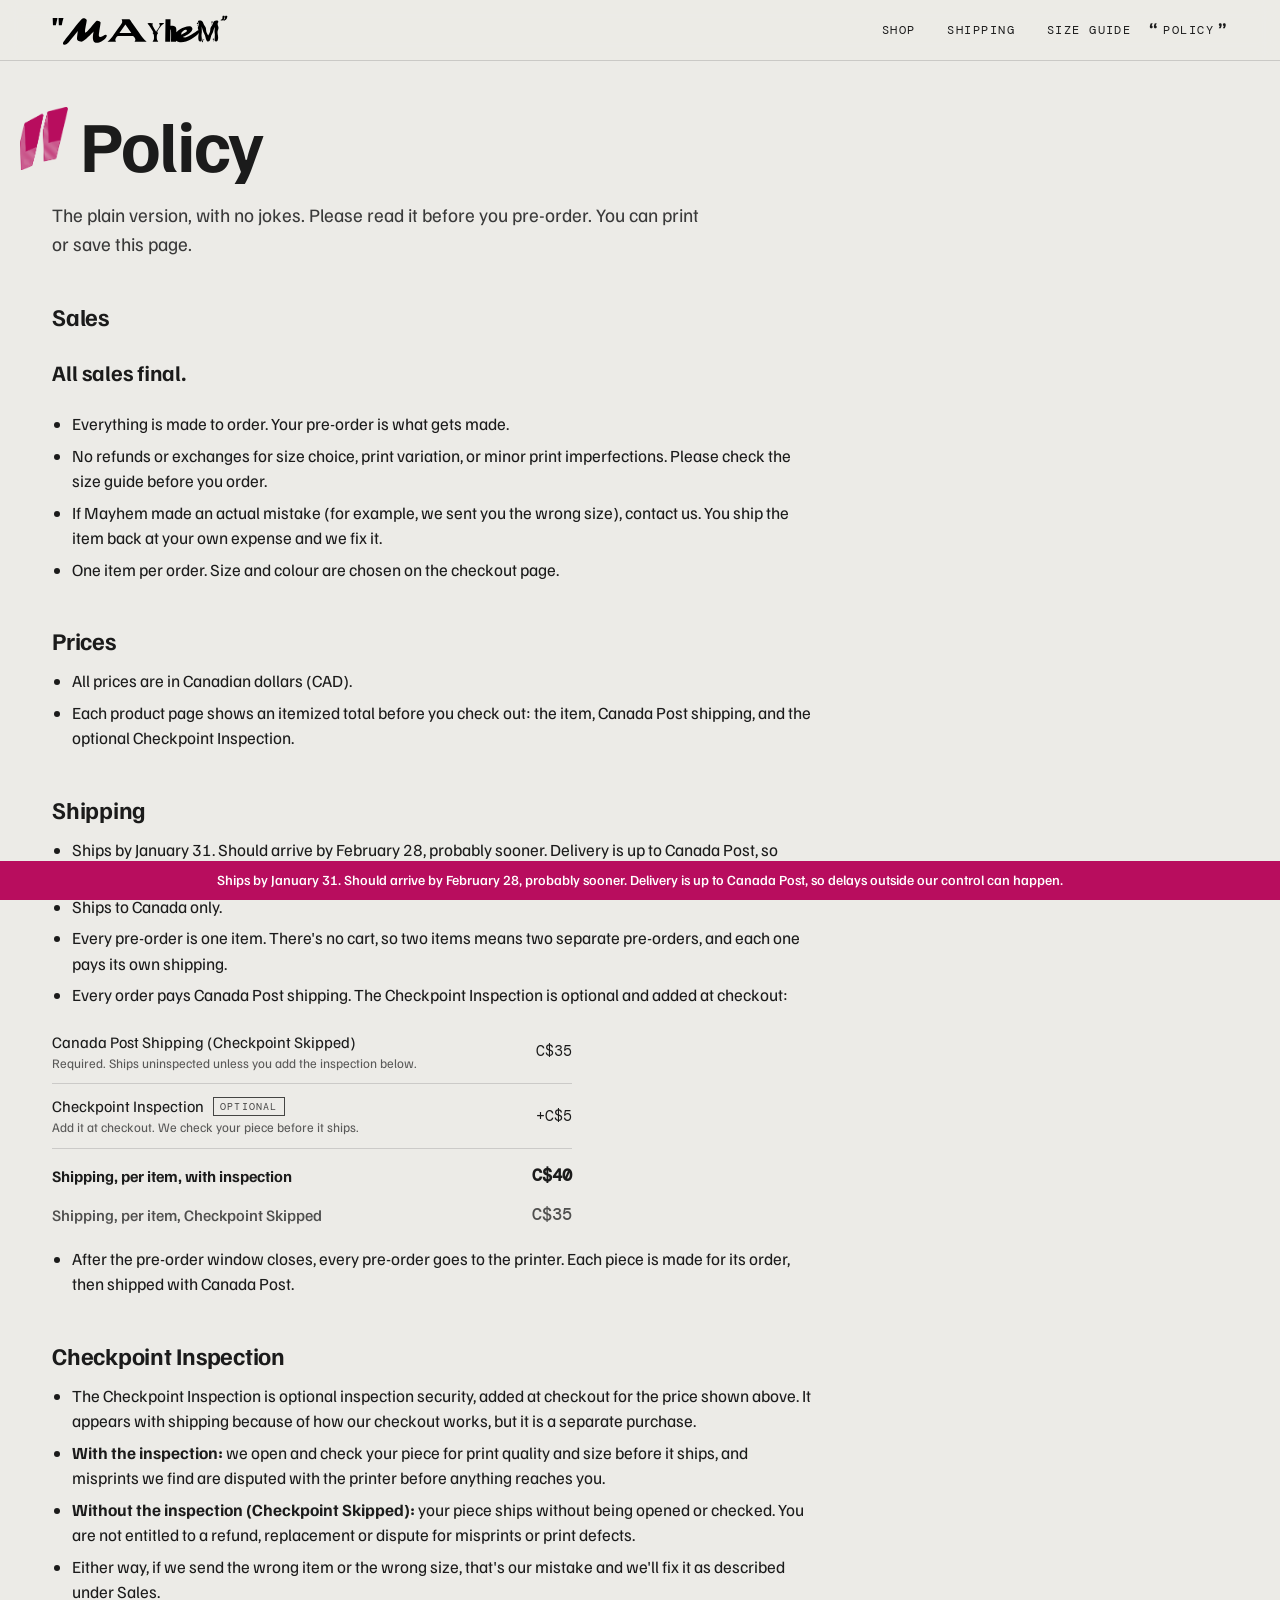
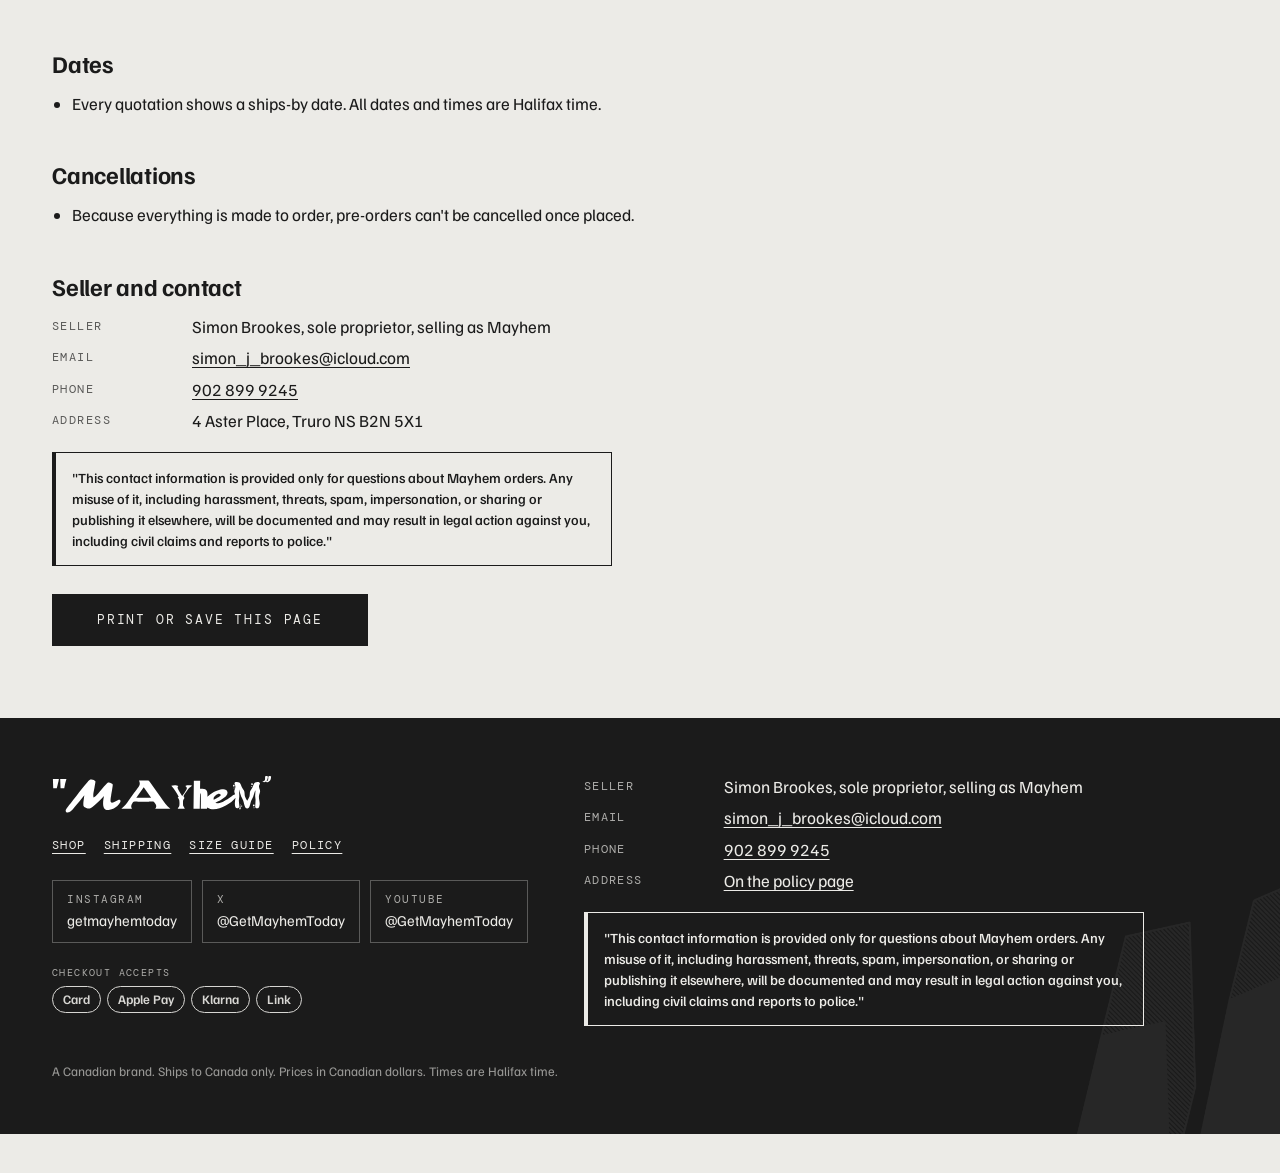
==== commit a6be3d2a: "Optional Checkpoint Inspection, checkout exit animation, payment badges Shipping is now C$35 Canada " ====
--- a/policy.html
+++ b/policy.html
@@ -39,7 +39,7 @@
         <h2>Prices</h2>
         <ul>
           <li>All prices are in Canadian dollars (CAD).</li>
-          <li>Each product page shows an itemized total before you check out: the item, shipping to the Checkpoint, and shipping from the Checkpoint.</li>
+          <li>Each product page shows an itemized total before you check out: the item, Canada Post shipping, and the optional Checkpoint Inspection.</li>
         </ul>
 
         <h2>Shipping</h2>
@@ -47,12 +47,19 @@
           <li id="policy-delivery"></li>
           <li>Ships to Canada only.</li>
           <li>Every pre-order is one item. There's no cart, so two items means two separate pre-orders, and each one pays its own shipping.</li>
-          <li>Shipping is charged on each order, in two lines that add up to one shipping total:</li>
+          <li>Every order pays Canada Post shipping. The Checkpoint Inspection is optional and added at checkout:</li>
         </ul>
         <div id="policy-ship" class="ship-box" style="margin:12px 0 8px"></div>
         <ul>
-          <li>Shipping may go down during the pre-order window if enough pre-orders come in. Orders placed earlier are not adjusted or refunded the difference.</li>
-          <li>After the pre-order window closes, every pre-order goes to the printer. Each piece is made for its order, inspected by us (The Checkpoint), then shipped with Canada Post.</li>
+          <li>After the pre-order window closes, every pre-order goes to the printer. Each piece is made for its order, then shipped with Canada Post.</li>
+        </ul>
+
+        <h2>Checkpoint Inspection</h2>
+        <ul>
+          <li>The Checkpoint Inspection is optional inspection security, added at checkout for the price shown above. It appears with shipping because of how our checkout works, but it is a separate purchase.</li>
+          <li><b>With the inspection:</b> we open and check your piece for print quality and size before it ships, and misprints we find are disputed with the printer before anything reaches you.</li>
+          <li><b>Without the inspection (Checkpoint Skipped):</b> your piece ships without being opened or checked. You are not entitled to a refund, replacement or dispute for misprints or print defects.</li>
+          <li>Either way, if we send the wrong item or the wrong size, that's our mistake and we'll fix it as described under Sales.</li>
         </ul>
 
         <h2>Dates</h2>
--- a/css/style.css
+++ b/css/style.css
@@ -679,3 +679,51 @@
   .reveal { opacity: 1; transform: none; }
   .heading__mark .q { opacity: 1; transform: none; }
 }
+
+/* optional inspection line in the price breakdown */
+.lines .opt { display: inline-block; margin-left: 6px; padding: 1px 6px; border: 1px solid currentColor; font-size: 10px; letter-spacing: 0.12em; text-transform: uppercase; opacity: 0.8; vertical-align: 2px; }
+.lines tr.total--alt td { font-weight: 500; opacity: 0.75; padding-top: 4px; }
+
+/* ------------------------------------------------------------------
+   CHECKOUT BUTTON: bigger quotes on hover, closing animation on click
+   ------------------------------------------------------------------ */
+.btn[data-checkout] { gap: 14px; }
+.btn[data-checkout] .q { width: 18px; }
+.btn[data-checkout] .q--open { transform: translate(-24px, -6px) rotate(-35deg) scale(0.6); }
+.btn[data-checkout] .q--close { transform: translate(24px, 6px) rotate(35deg) scale(0.6); }
+.btn[data-checkout]:hover .q, .btn[data-checkout]:focus-visible .q { transform: none; }
+
+.exit {
+  position: fixed; inset: 0; z-index: 200;
+  display: flex; align-items: center; justify-content: center; gap: 2vmin;
+  background: var(--ink); color: var(--paper);
+  animation: exit-in 0.35s var(--ease) both;
+}
+.exit .q { width: min(26vmin, 200px); }
+.exit .q--open { animation: exit-open 0.8s var(--slam) both; }
+.exit .q--close { animation: exit-close 0.8s var(--slam) both; }
+.exit__label {
+  position: absolute; left: 0; right: 0; bottom: 18vh; text-align: center;
+  font-family: var(--mono); font-size: 12px; letter-spacing: 0.18em; text-transform: uppercase;
+  color: var(--apricot);
+  animation: exit-in 0.4s var(--ease) 0.45s both;
+}
+@keyframes exit-in { from { opacity: 0; } to { opacity: 1; } }
+@keyframes exit-open {
+  from { transform: translate(-70vw, -50vh) rotate(-40deg); }
+  to   { transform: none; }
+}
+@keyframes exit-close {
+  from { transform: translate(70vw, 50vh) rotate(40deg); }
+  to   { transform: none; }
+}
+
+/* accepted payment methods */
+.pay { margin-top: 16px; }
+.pay__label { display: block; font-size: 10px; opacity: 0.7; margin-bottom: 6px; }
+.pay__list { list-style: none; margin: 0; padding: 0; display: flex; flex-wrap: wrap; gap: 6px; }
+.pay__list li {
+  padding: 4px 10px; border: 1px solid currentColor; border-radius: 999px;
+  font-size: 13px; font-weight: 600; line-height: 1.3; opacity: 0.9;
+}
+.site-footer .pay { margin-top: 22px; }
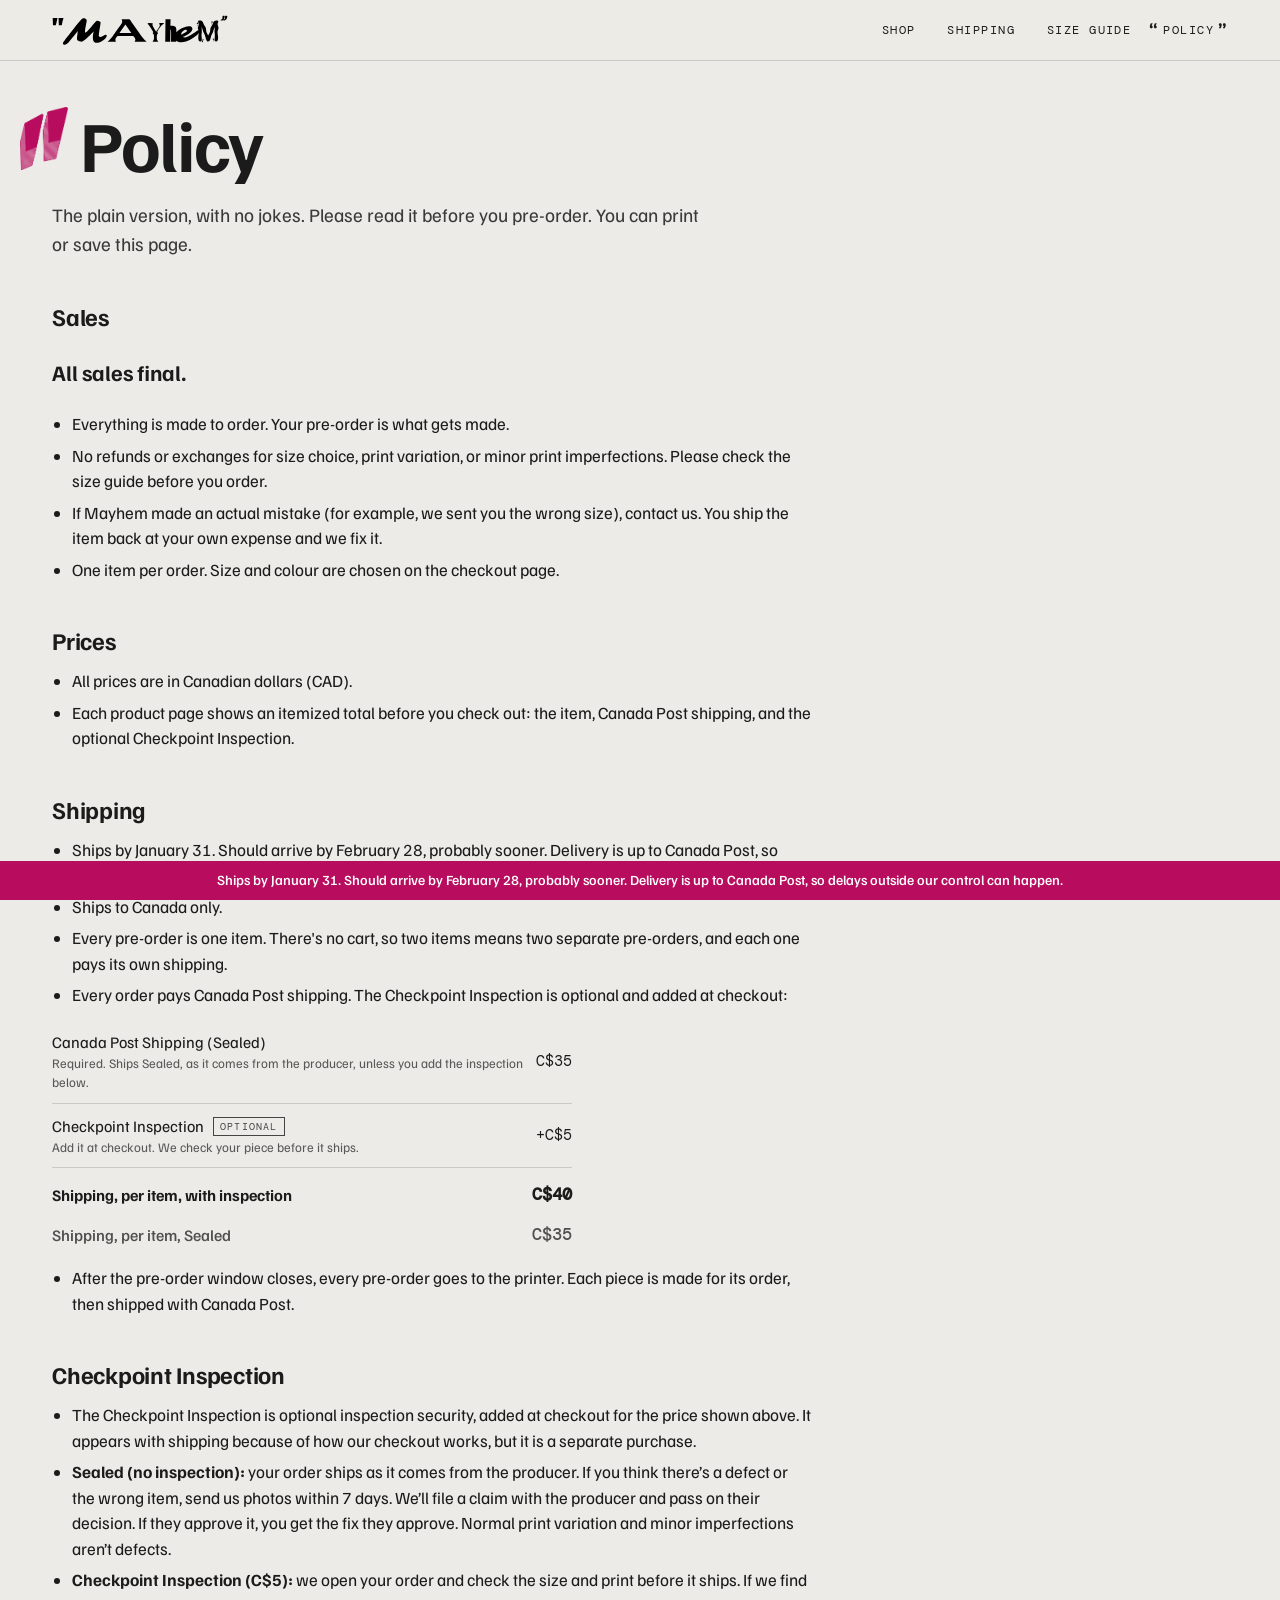
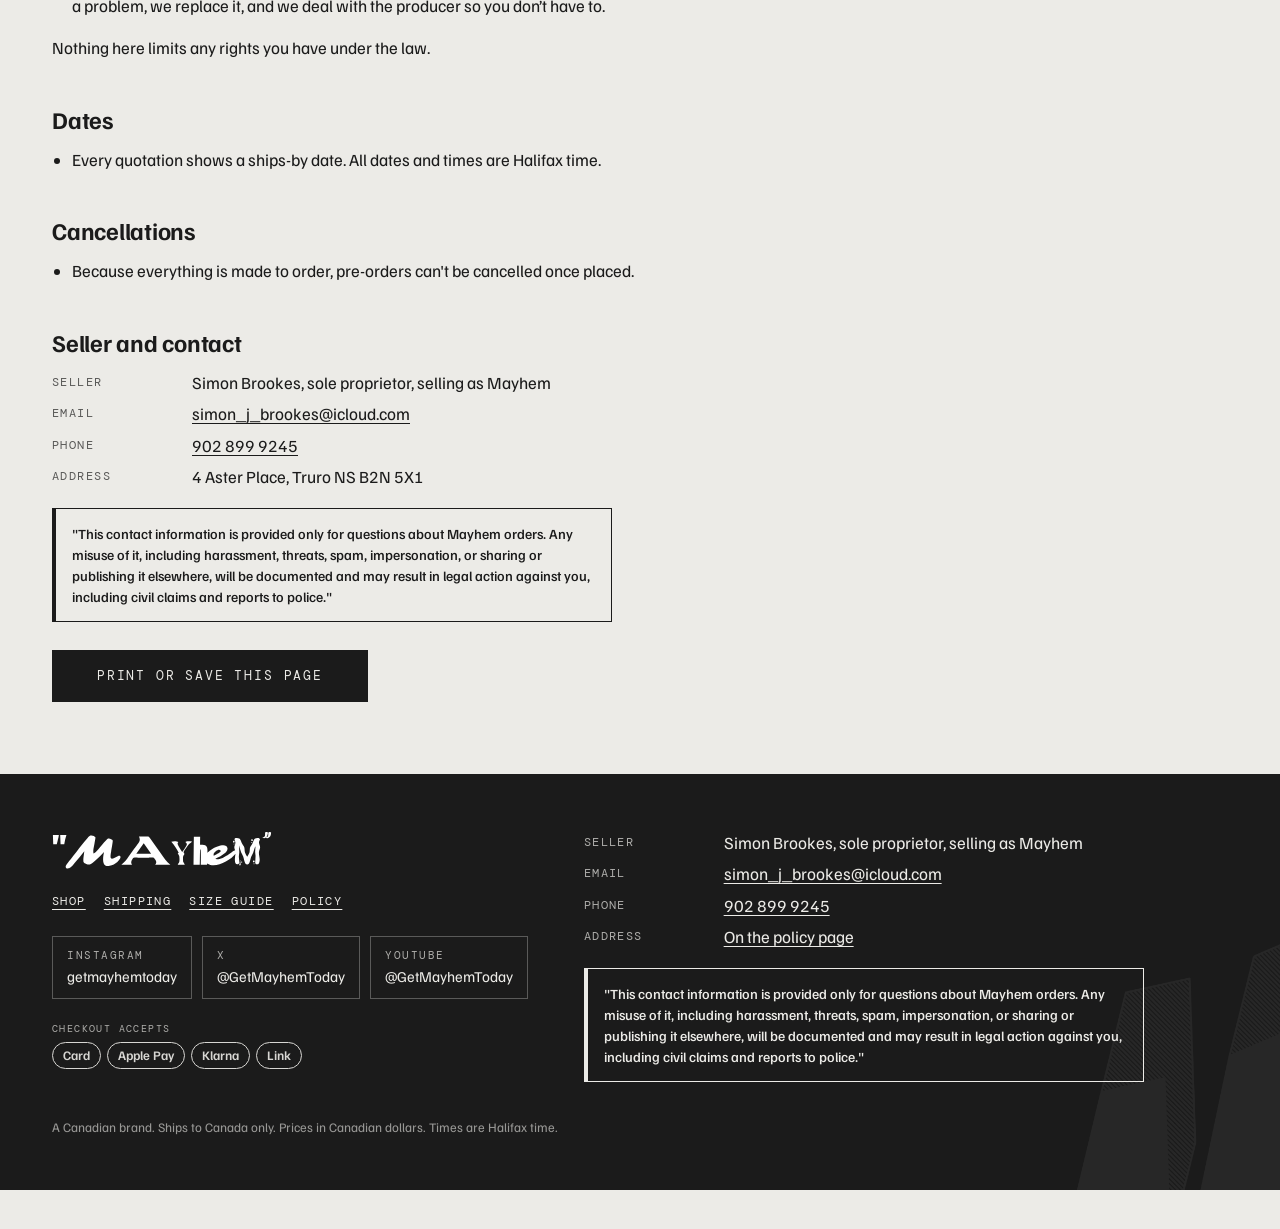
==== commit 2afd3d43: "Replace Checkpoint Skipped with the new Sealed wording Policy, Checkpoint section, price lines and s" ====
--- a/policy.html
+++ b/policy.html
@@ -57,10 +57,10 @@
         <h2>Checkpoint Inspection</h2>
         <ul>
           <li>The Checkpoint Inspection is optional inspection security, added at checkout for the price shown above. It appears with shipping because of how our checkout works, but it is a separate purchase.</li>
-          <li><b>With the inspection:</b> we open and check your piece for print quality and size before it ships, and misprints we find are disputed with the printer before anything reaches you.</li>
-          <li><b>Without the inspection (Checkpoint Skipped):</b> your piece ships without being opened or checked. You are not entitled to a refund, replacement or dispute for misprints or print defects.</li>
-          <li>Either way, if we send the wrong item or the wrong size, that's our mistake and we'll fix it as described under Sales.</li>
+          <li><b>Sealed (no inspection):</b> your order ships as it comes from the producer. If you think there’s a defect or the wrong item, send us photos within 7 days. We’ll file a claim with the producer and pass on their decision. If they approve it, you get the fix they approve. Normal print variation and minor imperfections aren’t defects.</li>
+          <li><b>Checkpoint Inspection (C$5):</b> we open your order and check the size and print before it ships. If we find a problem, we replace it, and we deal with the producer so you don’t have to.</li>
         </ul>
+        <p>Nothing here limits any rights you have under the law.</p>
 
         <h2>Dates</h2>
         <ul>
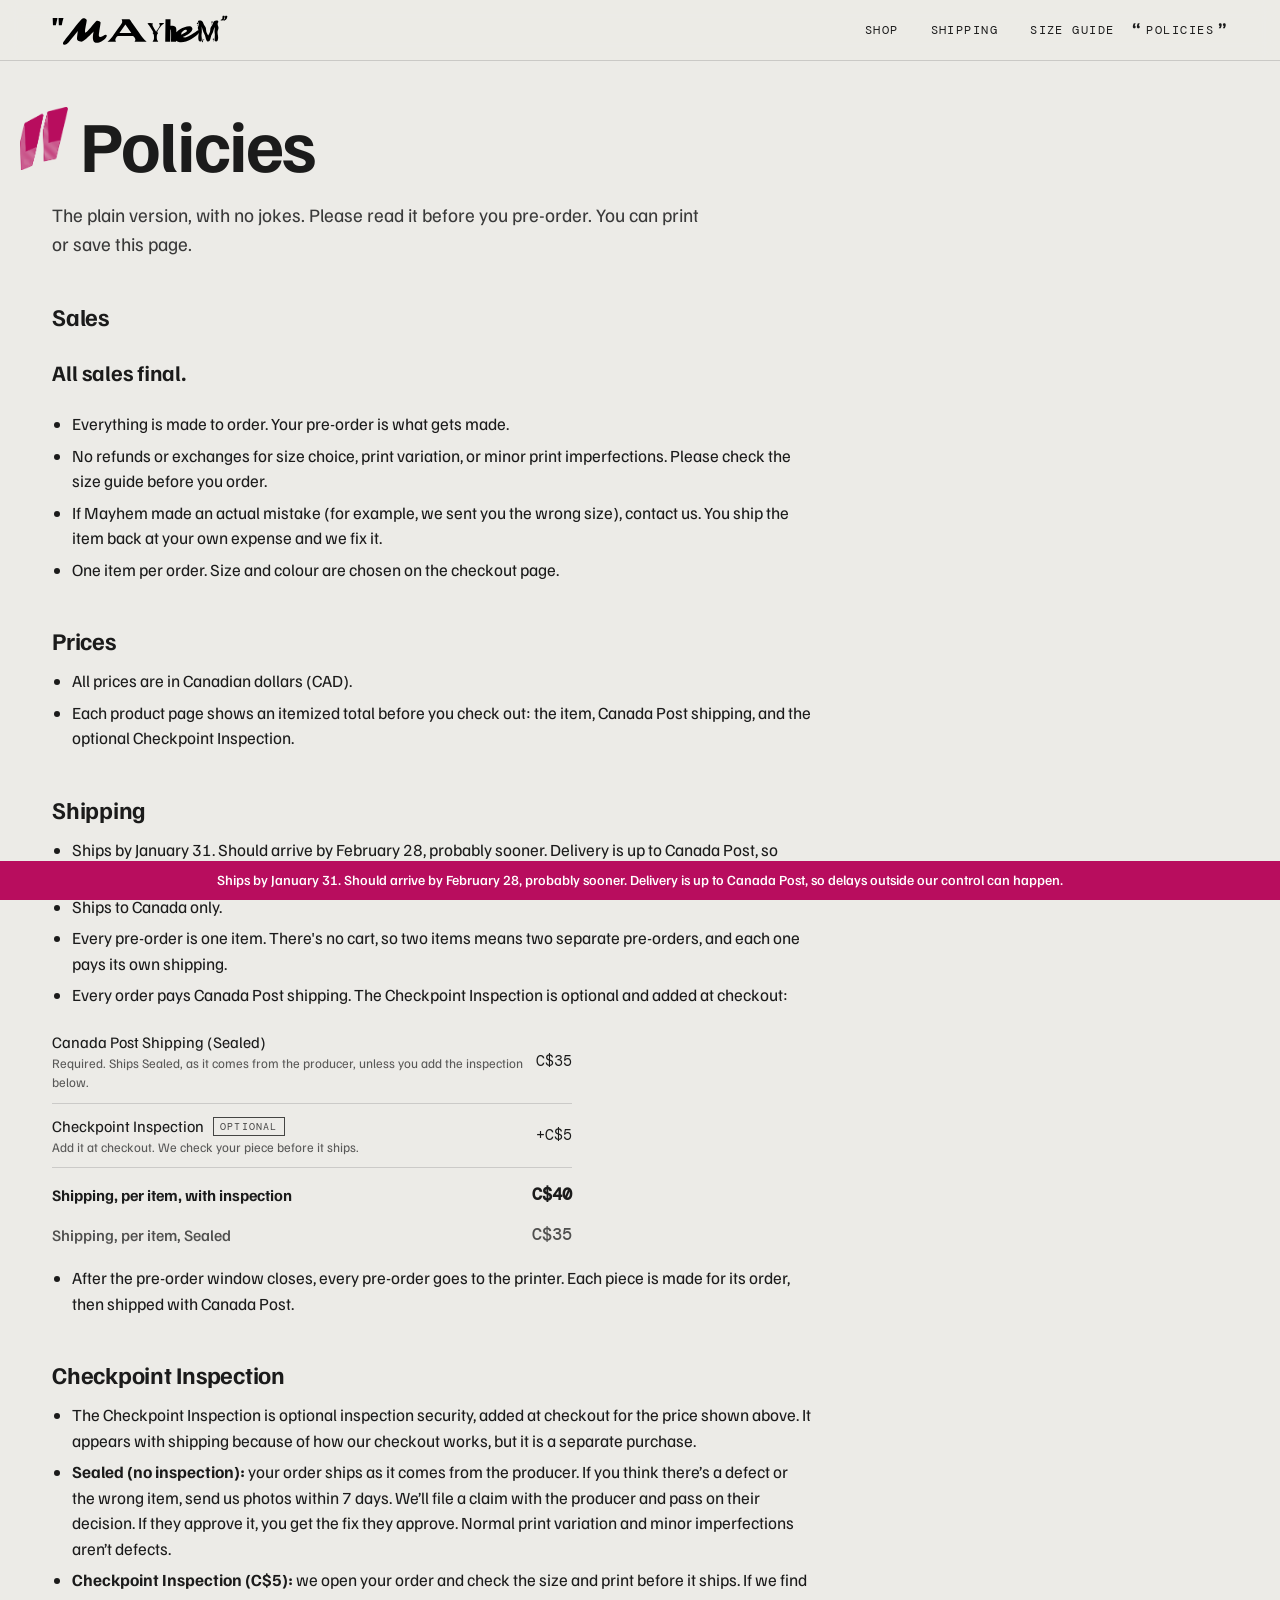
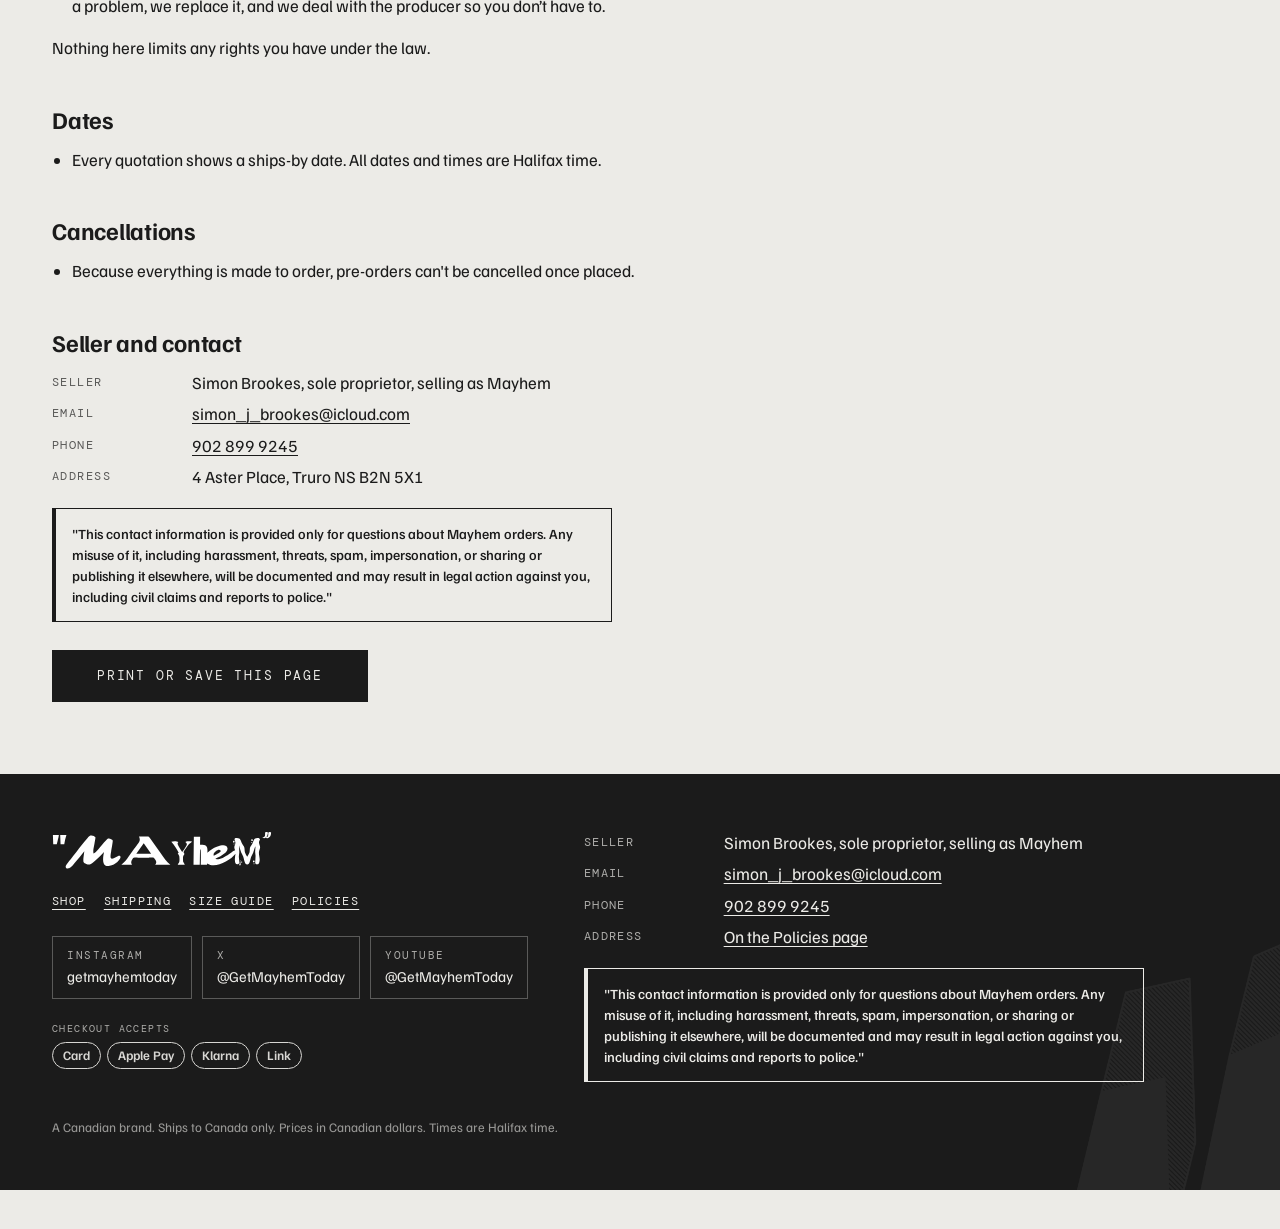
==== commit 6e2e6422: "Rename Policy to Policies across the site Co-Authored-By: Claude Opus 5.5 <noreply@anthropic.com>" ====
--- a/policy.html
+++ b/policy.html
@@ -3,7 +3,7 @@
 <head>
   <meta charset="utf-8">
   <meta name="viewport" content="width=device-width, initial-scale=1, viewport-fit=cover">
-  <title>Policy | Mayhem "Loves You"</title>
+  <title>Policies | Mayhem "Loves You"</title>
   <meta name="description" content="Mayhem sales, shipping and returns policy, and seller contact information.">
   <meta name="theme-color" content="#1b1b1b">
   <meta name="robots" content="noindex, noarchive">
@@ -20,7 +20,7 @@
 
   <main>
     <div class="wrap page-head">
-      <h1><span class="heading__mark" aria-hidden="true"><span class="q q--open"></span></span><span>Policy</span></h1>
+      <h1><span class="heading__mark" aria-hidden="true"><span class="q q--open"></span></span><span>Policies</span></h1>
     </div>
 
     <div class="wrap">
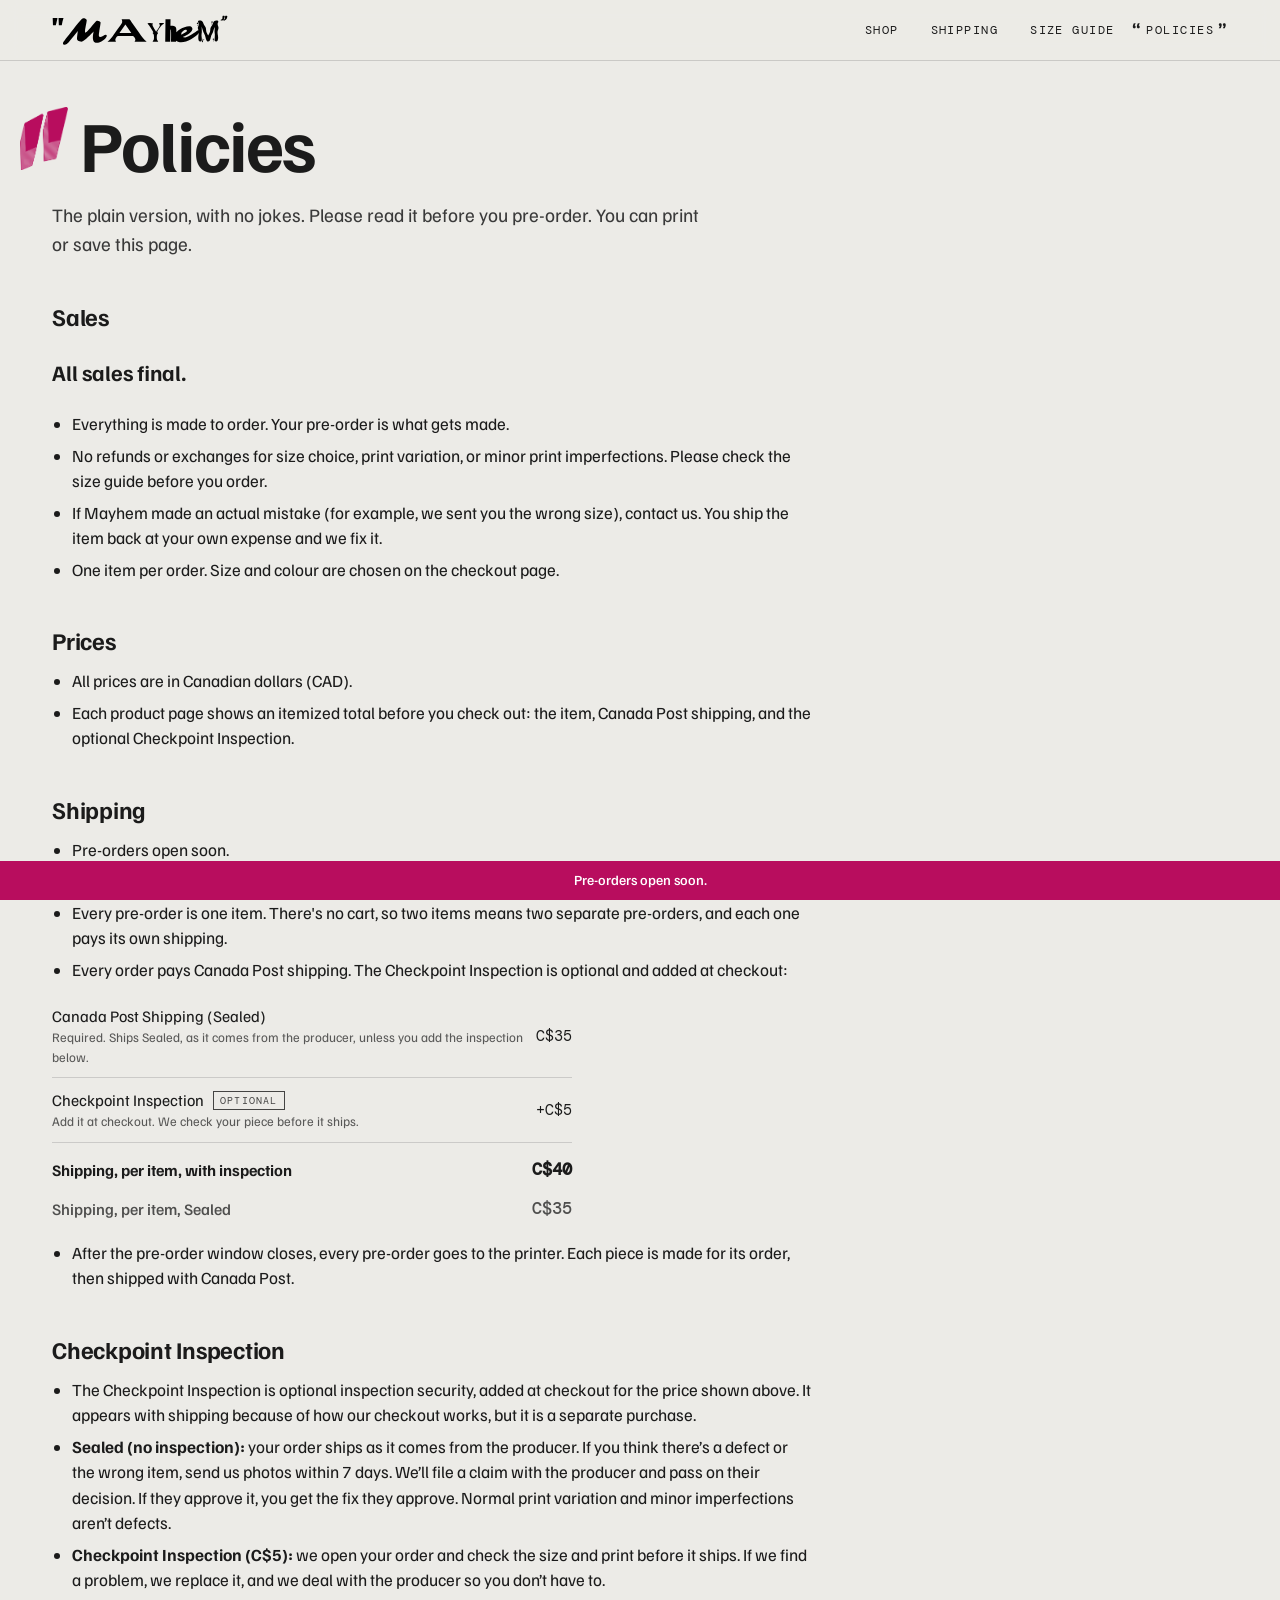
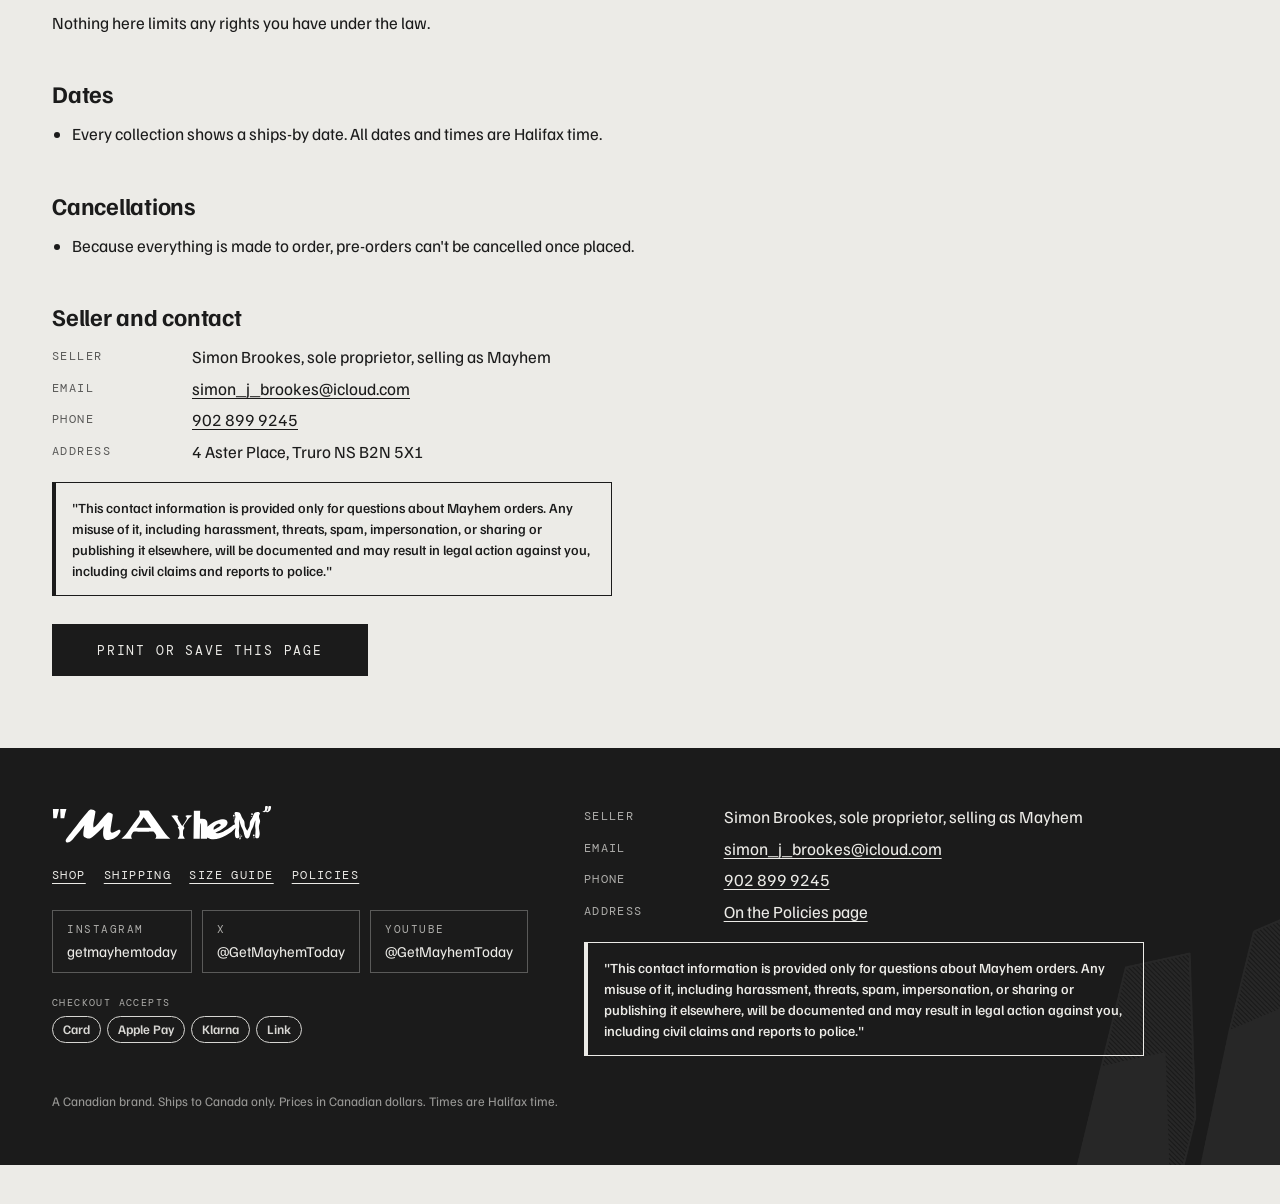
==== commit 36cc9824: "Rename collection to The "Mayhem 11" Collection Replace Quotation 001 as the collection name and say" ====
--- a/policy.html
+++ b/policy.html
@@ -64,7 +64,7 @@
 
         <h2>Dates</h2>
         <ul>
-          <li>Every quotation shows a ships-by date. All dates and times are Halifax time.</li>
+          <li>Every collection shows a ships-by date. All dates and times are Halifax time.</li>
         </ul>
 
         <h2>Cancellations</h2>
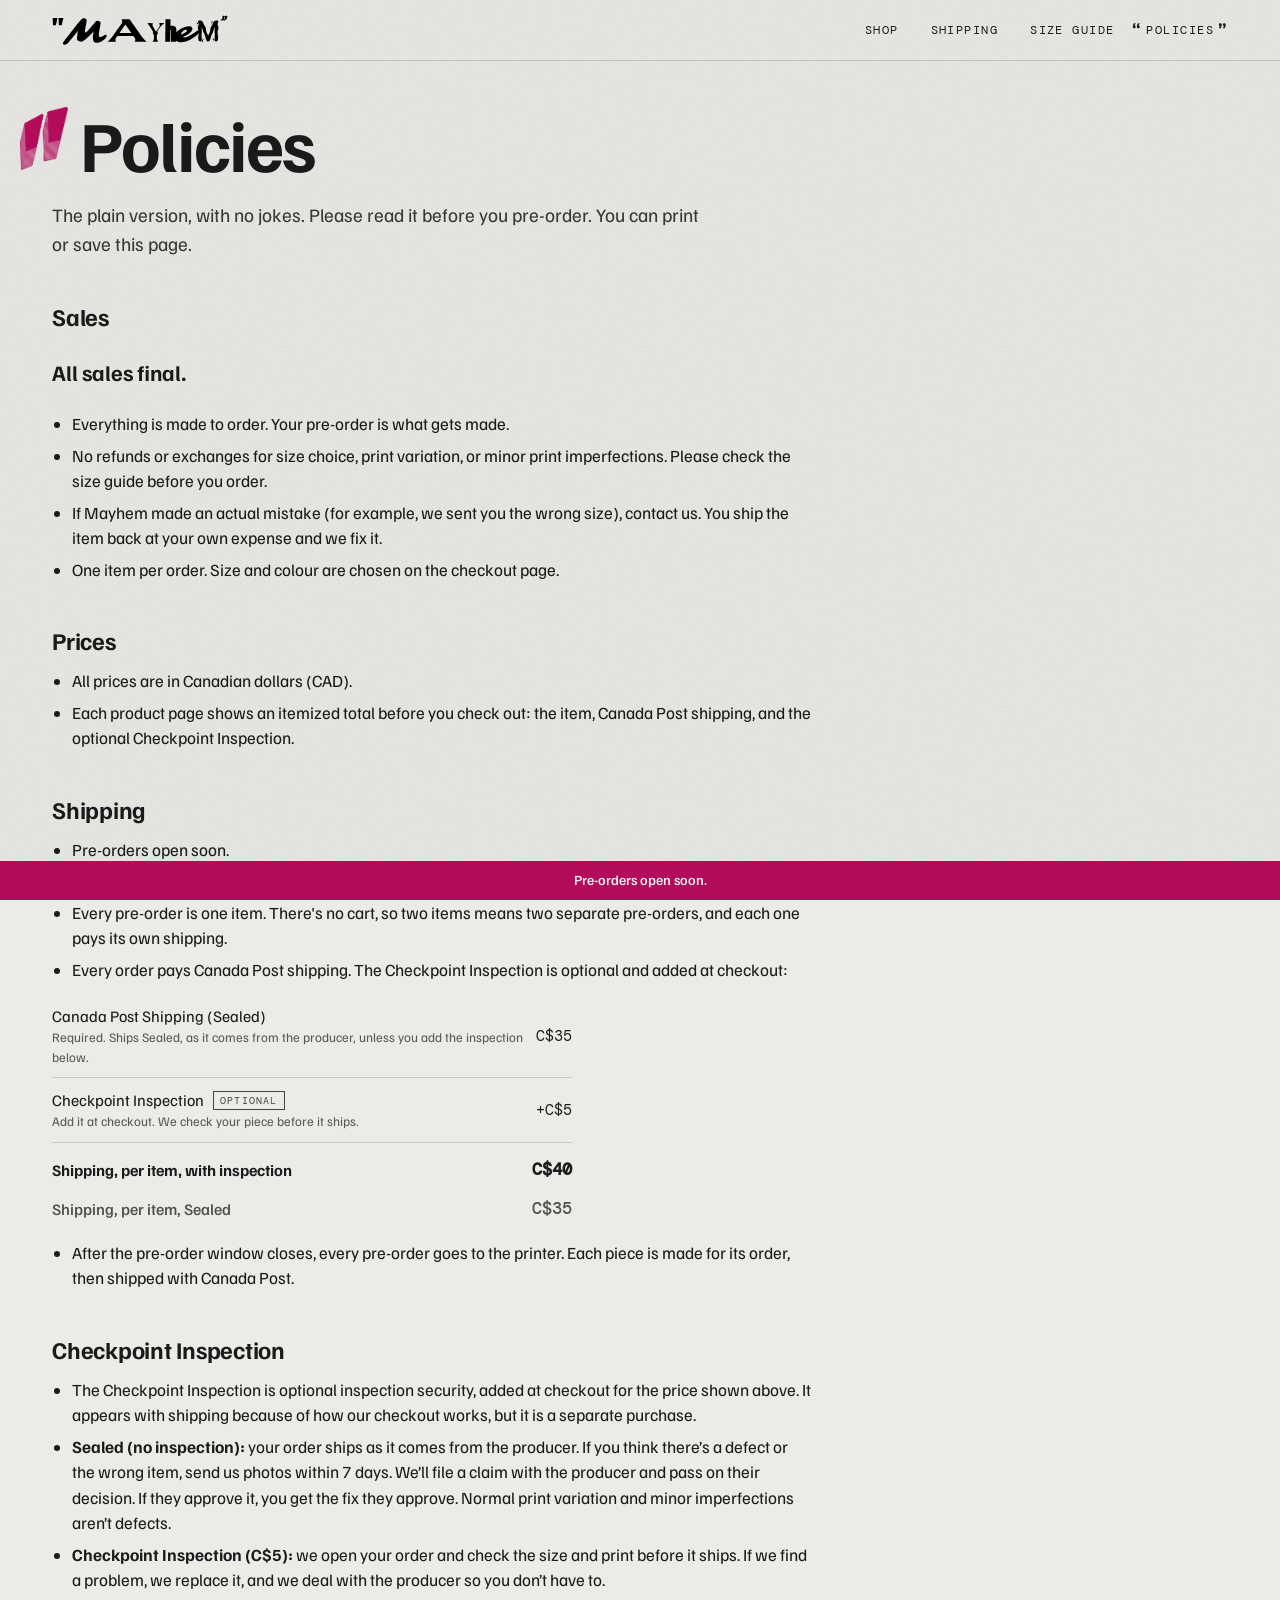
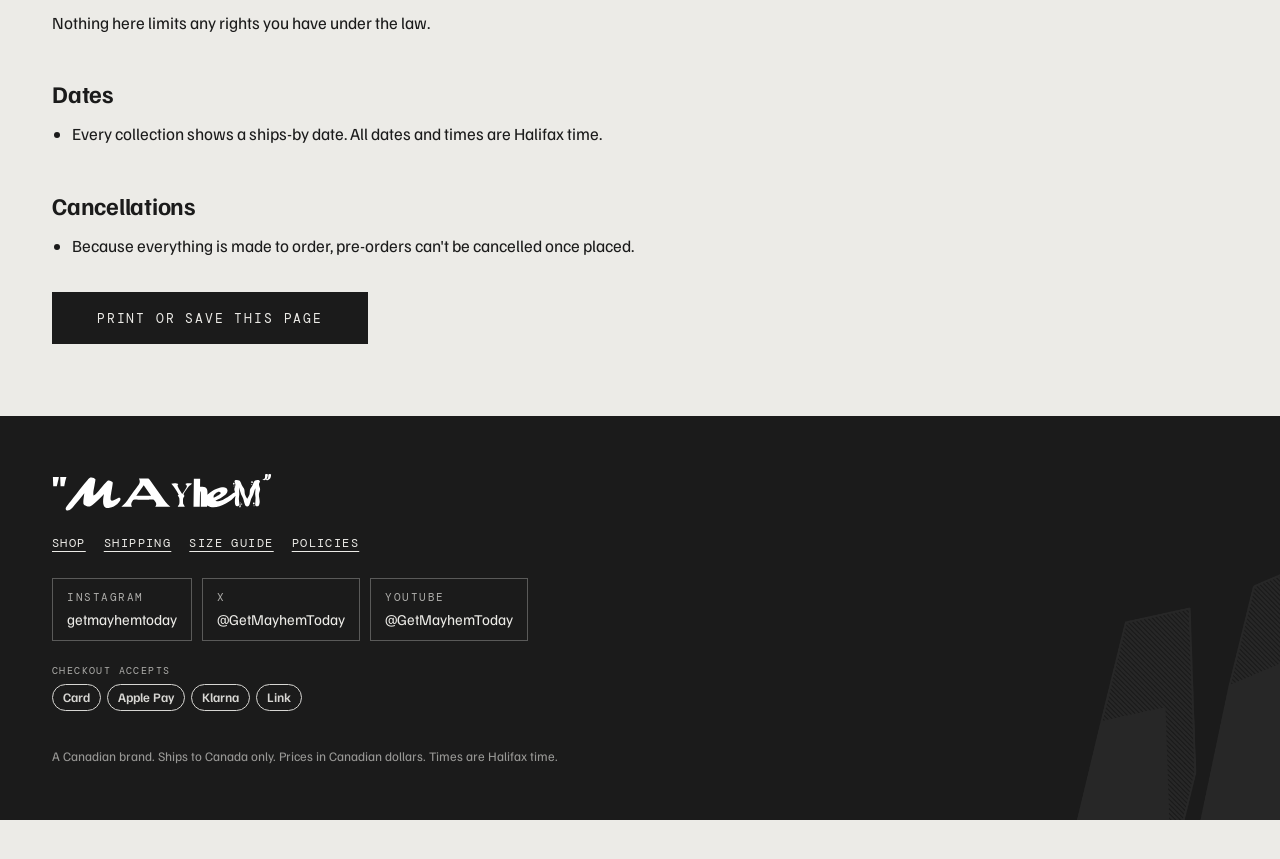
==== commit 6ff7a1a9: "Remove seller contact details from the site Name, email, phone and address are gone from the footer," ====
--- a/policy.html
+++ b/policy.html
@@ -4,7 +4,7 @@
   <meta charset="utf-8">
   <meta name="viewport" content="width=device-width, initial-scale=1, viewport-fit=cover">
   <title>Policies | Mayhem "Loves You"</title>
-  <meta name="description" content="Mayhem sales, shipping and returns policy, and seller contact information.">
+  <meta name="description" content="Mayhem sales, shipping and returns policy.">
   <meta name="theme-color" content="#1b1b1b">
   <meta name="robots" content="noindex, noarchive">
   <link rel="icon" type="image/png" sizes="32x32" href="assets/logos/favicon-32.png">
@@ -72,9 +72,6 @@
           <li>Because everything is made to order, pre-orders can't be cancelled once placed.</li>
         </ul>
 
-        <h2 id="contact">Seller and contact</h2>
-        <div id="policy-contact"></div>
-
         <button type="button" class="btn btn--dark print-btn"><span class="q q--open" aria-hidden="true"></span><span>Print or save this page</span><span class="q q--close" aria-hidden="true"></span></button>
       </div>
     </div>
--- a/css/style.css
+++ b/css/style.css
@@ -727,3 +727,137 @@
   font-size: 13px; font-weight: 600; line-height: 1.3; opacity: 0.9;
 }
 .site-footer .pay { margin-top: 22px; }
+
+/* ------------------------------------------------------------------
+   THERMAL: heat glow and film grain, same colours as the rest
+   ------------------------------------------------------------------ */
+:root {
+  --heat: rgba(184, 13, 94, 0.55);
+  --heat-soft: rgba(184, 13, 94, 0.22);
+  --grain: url("data:image/svg+xml,%3Csvg xmlns='http://www.w3.org/2000/svg' width='180' height='180'%3E%3Cfilter id='n'%3E%3CfeTurbulence type='fractalNoise' baseFrequency='0.9' numOctaves='2' stitchTiles='stitch'/%3E%3CfeColorMatrix values='0 0 0 0 0 0 0 0 0 0 0 0 0 0 0 0 0 0 0.9 0'/%3E%3C/filter%3E%3Crect width='100%25' height='100%25' filter='url(%23n)'/%3E%3C/svg%3E");
+}
+
+/* fine grain over the whole page, like the prints */
+body::after {
+  content: ""; position: fixed; inset: 0; z-index: 90;
+  background: var(--grain); opacity: 0.07;
+  pointer-events: none;
+}
+
+/* hero: a slow pink heat bloom behind the quotes and logo */
+.hero::before {
+  content: ""; position: absolute; inset: -20%; z-index: 0;
+  background:
+    radial-gradient(38% 34% at 22% 18%, var(--heat) 0%, transparent 70%),
+    radial-gradient(40% 36% at 80% 86%, var(--heat) 0%, transparent 70%),
+    radial-gradient(30% 26% at 50% 52%, var(--heat-soft) 0%, transparent 72%);
+  filter: blur(30px);
+  animation: heat 9s ease-in-out infinite alternate;
+  pointer-events: none;
+}
+@keyframes heat {
+  from { opacity: 0.75; transform: scale(1); }
+  to   { opacity: 1; transform: scale(1.06) translate(1%, -1%); }
+}
+.hero__q .q { filter: drop-shadow(0 0 28px var(--heat)) drop-shadow(0 0 70px var(--heat-soft)); }
+.hero__dropname { text-shadow: 0 0 22px var(--heat), 0 0 60px var(--heat-soft); }
+
+/* product cards warm up on hover */
+.tile { transition: box-shadow 0.45s var(--ease), border-color 0.45s var(--ease); }
+.tile:hover, .tile:focus-within {
+  border-color: color-mix(in srgb, var(--pink) 45%, transparent);
+  box-shadow: 0 0 0 1px var(--heat-soft), 0 18px 50px -18px var(--heat);
+}
+
+/* the black sections get a faint heat spot */
+.section--ink { position: relative; }
+.section--ink::before {
+  content: ""; position: absolute; inset: 0; pointer-events: none;
+  background: radial-gradient(60% 50% at 100% 0%, var(--heat-soft), transparent 70%);
+}
+.section--ink > .wrap { position: relative; }
+
+.btn--pink { box-shadow: 0 0 24px -6px var(--heat); }
+
+@media print {
+  body::after, .hero::before, .section--ink::before { display: none !important; }
+}
+
+/* ------------------------------------------------------------------
+   ZOOM: tap the product image to see it full screen
+   ------------------------------------------------------------------ */
+.product__media { position: relative; }
+.product__media .viewer__card { cursor: zoom-in; }
+.viewer__zoom {
+  position: absolute; right: 12px; bottom: 12px; z-index: 3;
+  display: inline-flex; align-items: center; gap: 8px;
+  min-height: 44px; padding: 0 14px 0 12px;
+  border: 1px solid var(--ink); border-radius: 999px;
+  background: var(--paper); color: var(--ink);
+  font-family: var(--mono); font-size: 12px; letter-spacing: 0.14em; text-transform: uppercase;
+  cursor: pointer; transition: background 0.2s, color 0.2s, border-color 0.2s;
+}
+.viewer__zoom:hover { background: var(--pink); border-color: var(--pink); color: var(--white); }
+.viewer__zoom:focus-visible { outline: 2px solid var(--pink); outline-offset: 3px; }
+
+.zoom {
+  position: fixed; inset: 0; z-index: 300;
+  display: flex; flex-direction: column;
+  background: rgba(20, 20, 21, 0.96);
+  color: var(--paper);
+  opacity: 0; transition: opacity 0.25s var(--ease);
+}
+.zoom.is-open { opacity: 1; }
+.zoom__stage {
+  position: relative; flex: 1; min-height: 0;
+  display: flex; align-items: center; justify-content: center;
+  overflow: hidden; touch-action: none;
+  padding: 64px 16px 8px;
+}
+.zoom__img {
+  display: block;
+  width: min(100%, calc(100svh - 170px)); height: auto; aspect-ratio: 1 / 1;
+  object-fit: contain; background: var(--white); border-radius: 6px;
+  transform-origin: center center;
+  transition: transform 0.28s var(--ease);
+  cursor: zoom-in; user-select: none; -webkit-user-select: none;
+  box-shadow: 0 0 80px -10px rgba(184, 13, 94, 0.35);
+}
+.zoom.is-zoomed .zoom__img { cursor: zoom-out; border-radius: 0; }
+.zoom.is-panning .zoom__img { transition: none; }
+.zoom__img.is-flipping { animation: zoom-flip 0.45s var(--ease); }
+@keyframes zoom-flip { 0% { opacity: 0.2; filter: blur(6px); } 100% { opacity: 1; filter: none; } }
+
+.zoom__close {
+  position: absolute; top: 12px; right: 12px; z-index: 2;
+  width: 48px; height: 48px; display: grid; place-items: center;
+  border: 1px solid rgba(236, 235, 231, 0.35); border-radius: 999px;
+  background: rgba(20, 20, 21, 0.6); color: var(--paper); cursor: pointer;
+}
+.zoom__close:hover { background: var(--pink); border-color: var(--pink); }
+.zoom__close:focus-visible, .zoom__flip:focus-visible { outline: 2px solid var(--pink); outline-offset: 3px; }
+
+.zoom__bar {
+  display: flex; flex-wrap: wrap; align-items: center; justify-content: center;
+  gap: 10px 18px; padding: 12px 16px calc(16px + env(safe-area-inset-bottom));
+}
+.zoom__name { margin: 0; font-weight: 700; font-size: 18px; display: flex; align-items: baseline; gap: 10px; }
+.zoom__side { color: var(--apricot); font-size: 11px; }
+.zoom__flip {
+  display: inline-flex; align-items: center; gap: 8px;
+  min-height: 44px; padding: 0 16px 0 14px;
+  border: 1px solid var(--pink); border-radius: 999px;
+  background: var(--pink); color: var(--white);
+  font-family: var(--mono); font-size: 12px; letter-spacing: 0.14em; text-transform: uppercase;
+  cursor: pointer;
+}
+.zoom__flip:hover { background: transparent; color: var(--paper); }
+.zoom__flip[aria-pressed="true"] svg { transform: rotate(180deg); }
+.zoom__flip svg { transition: transform 0.5s var(--slam); }
+.zoom__hint { margin: 0; width: 100%; text-align: center; font-size: 11px; opacity: 0.6; }
+@media (min-width: 720px) { .zoom__hint { width: auto; } }
+
+@media (prefers-reduced-motion: reduce) {
+  .zoom, .zoom__img { transition: none !important; }
+}
+@media print { .zoom, .viewer__zoom { display: none !important; } }
